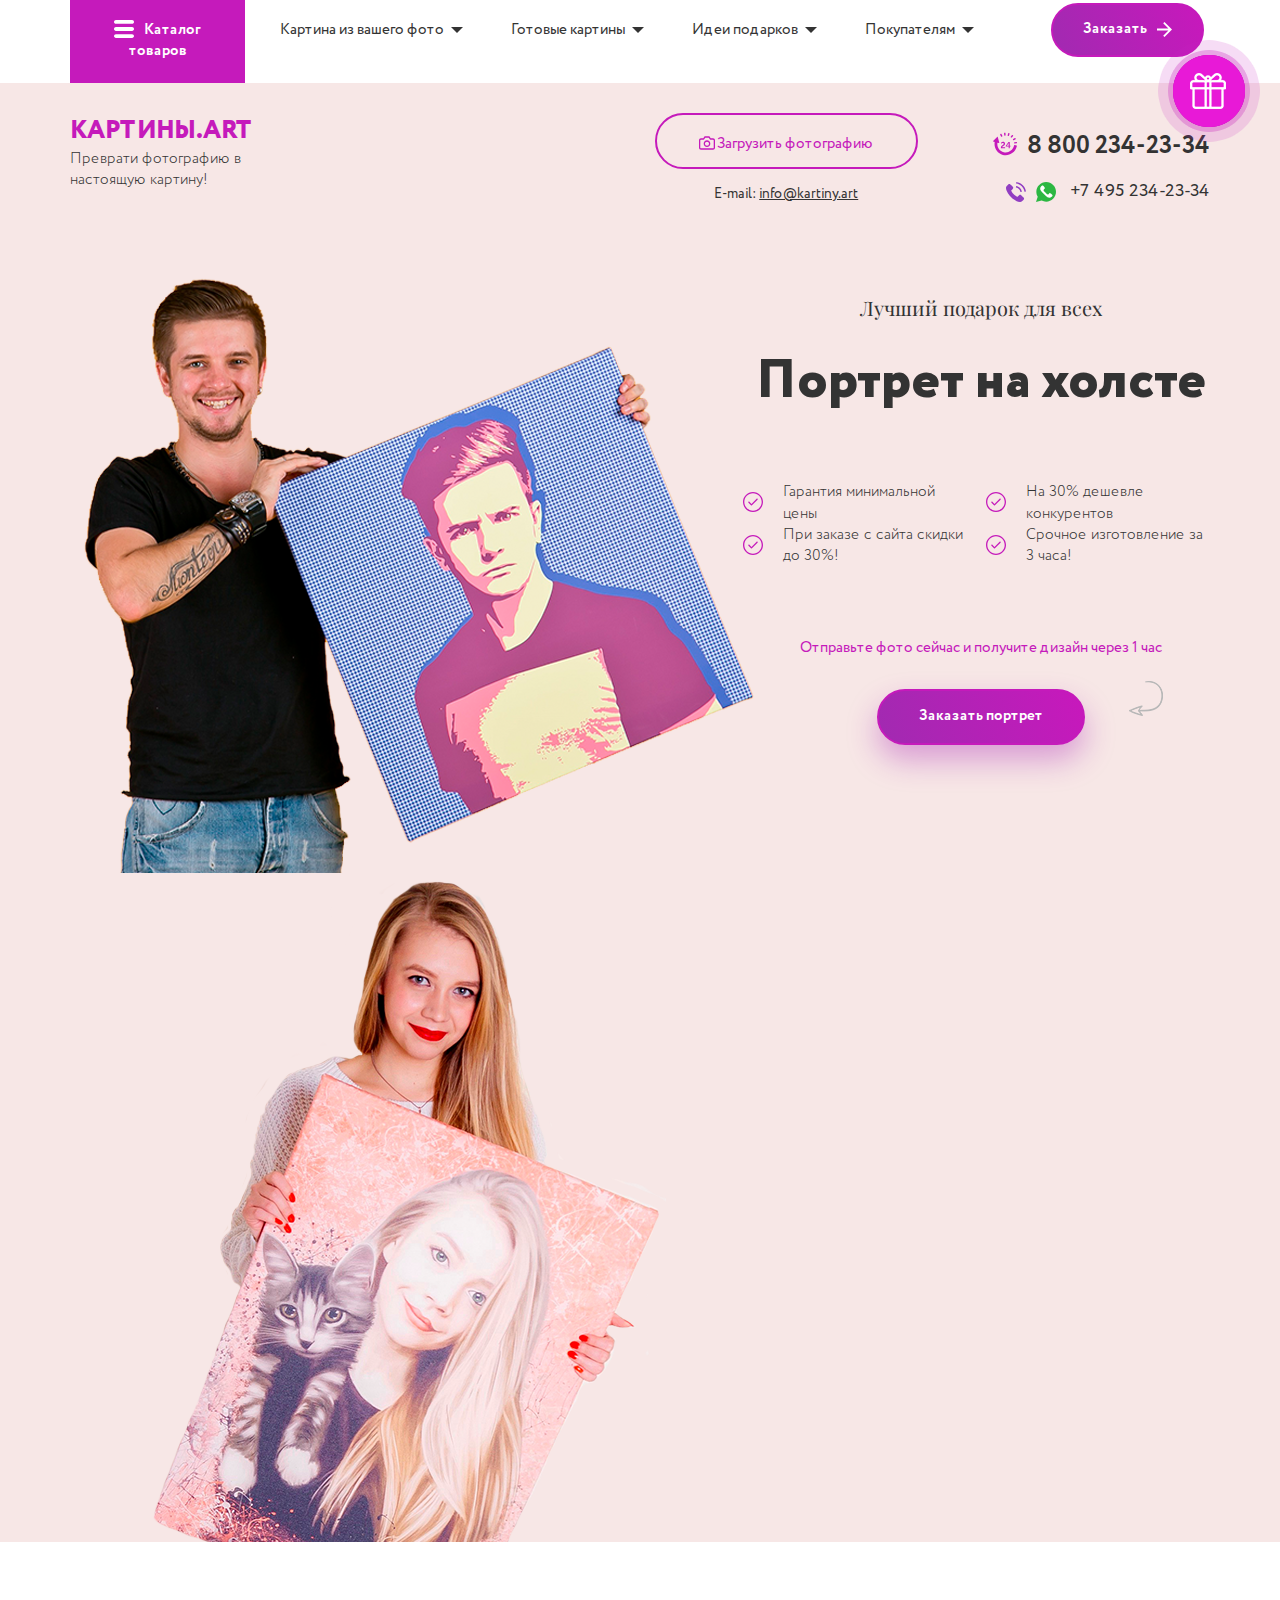
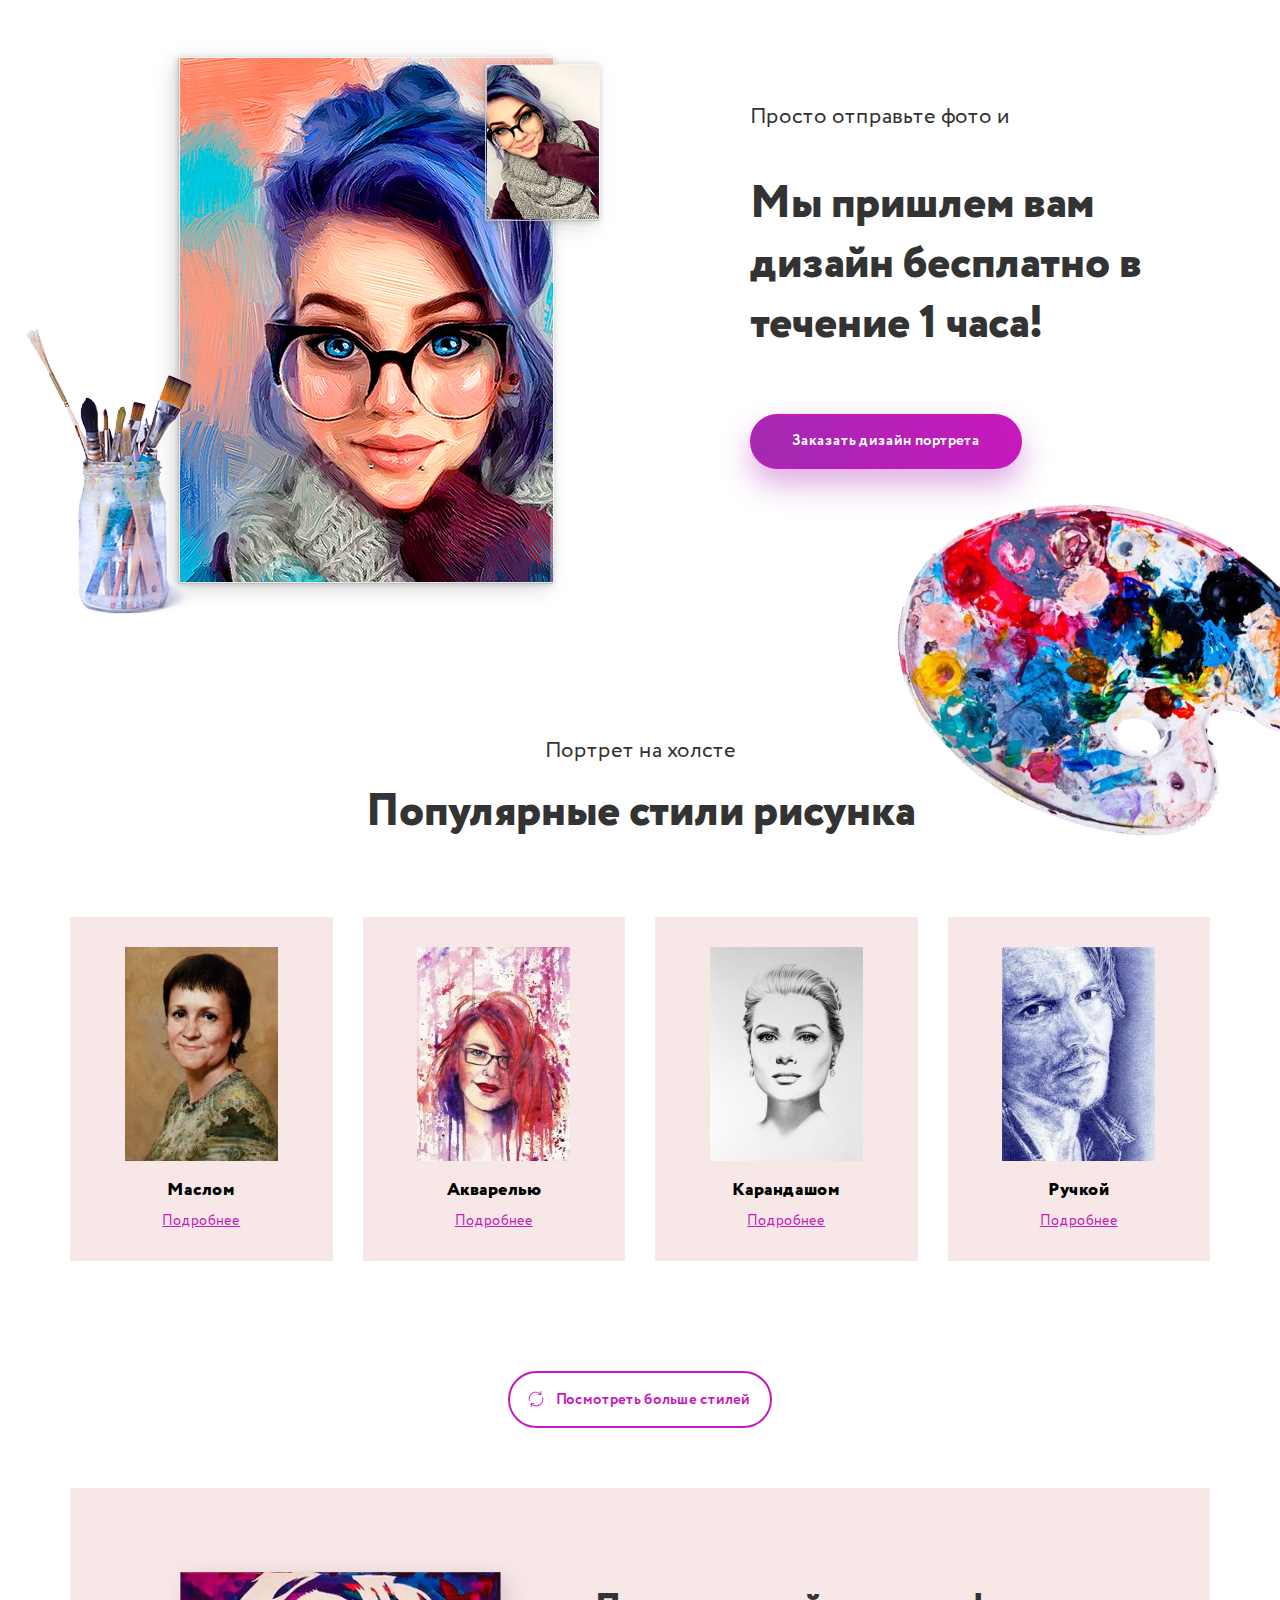
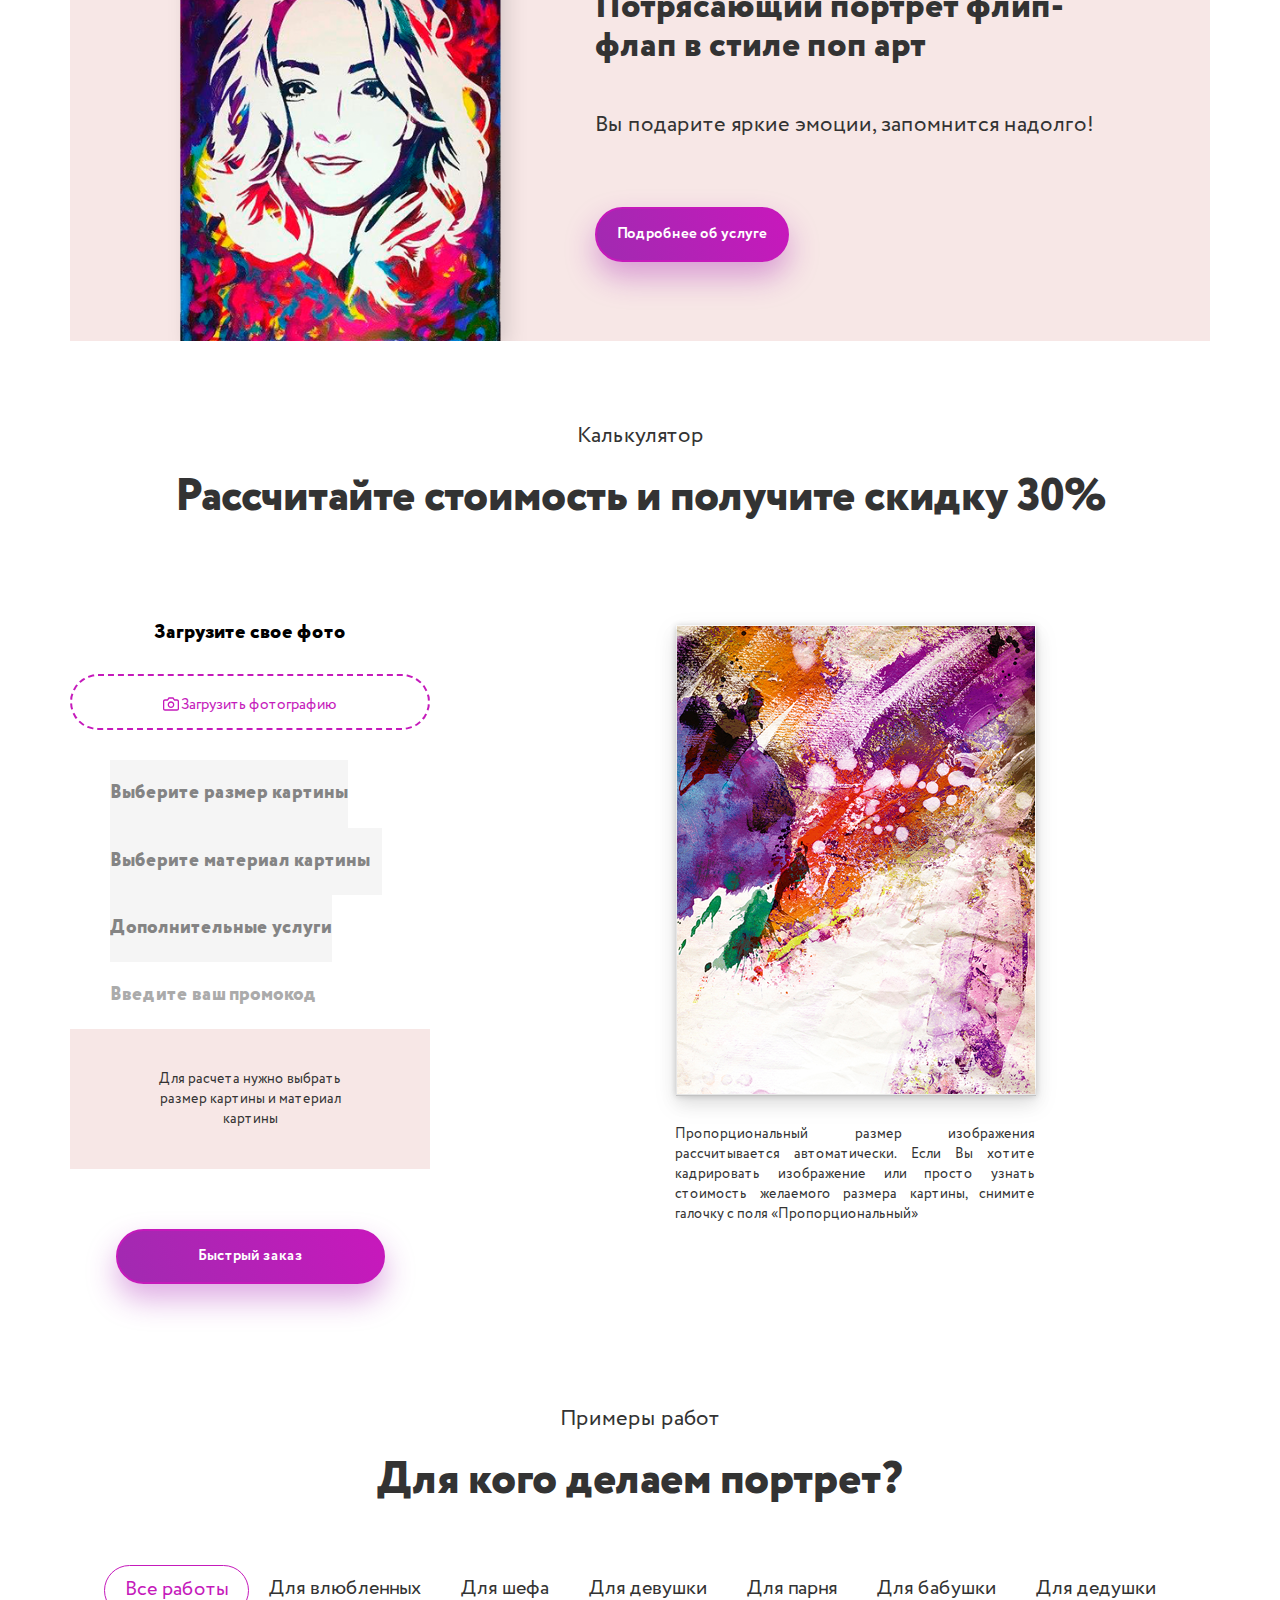
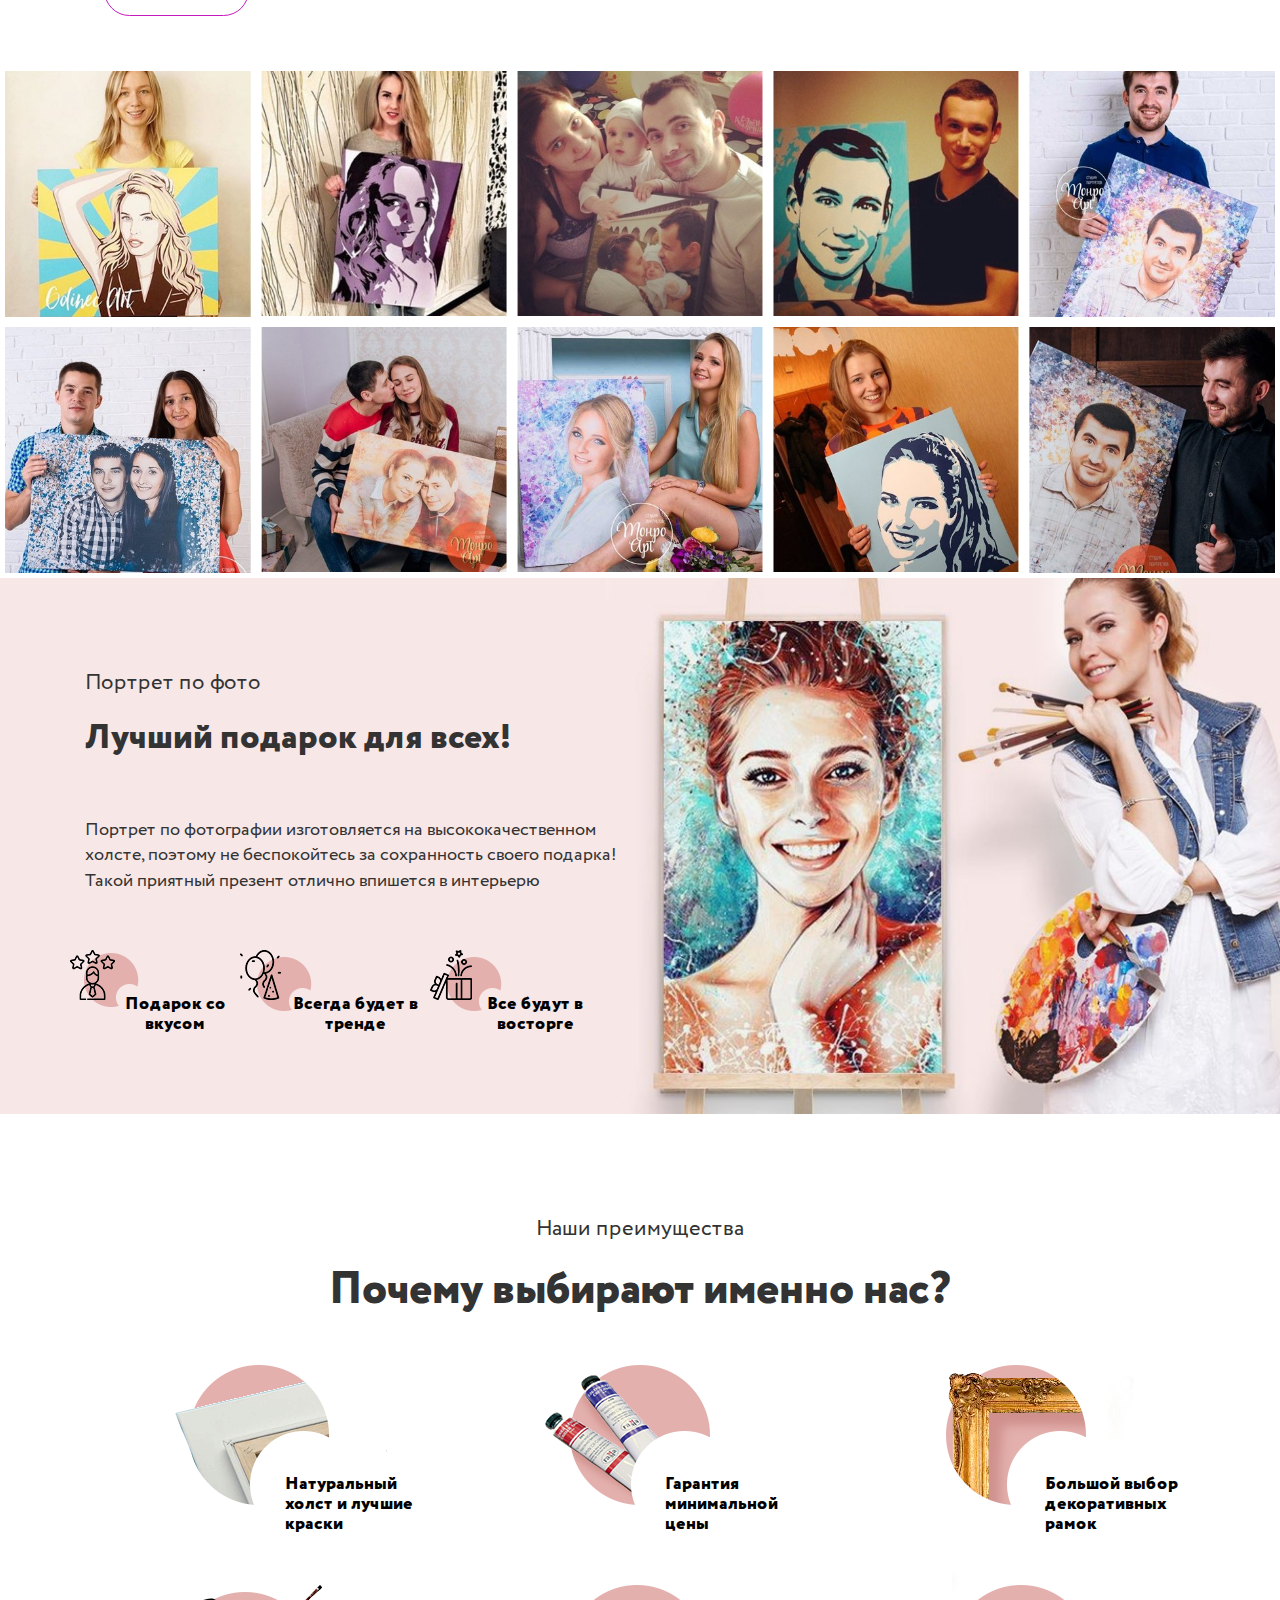
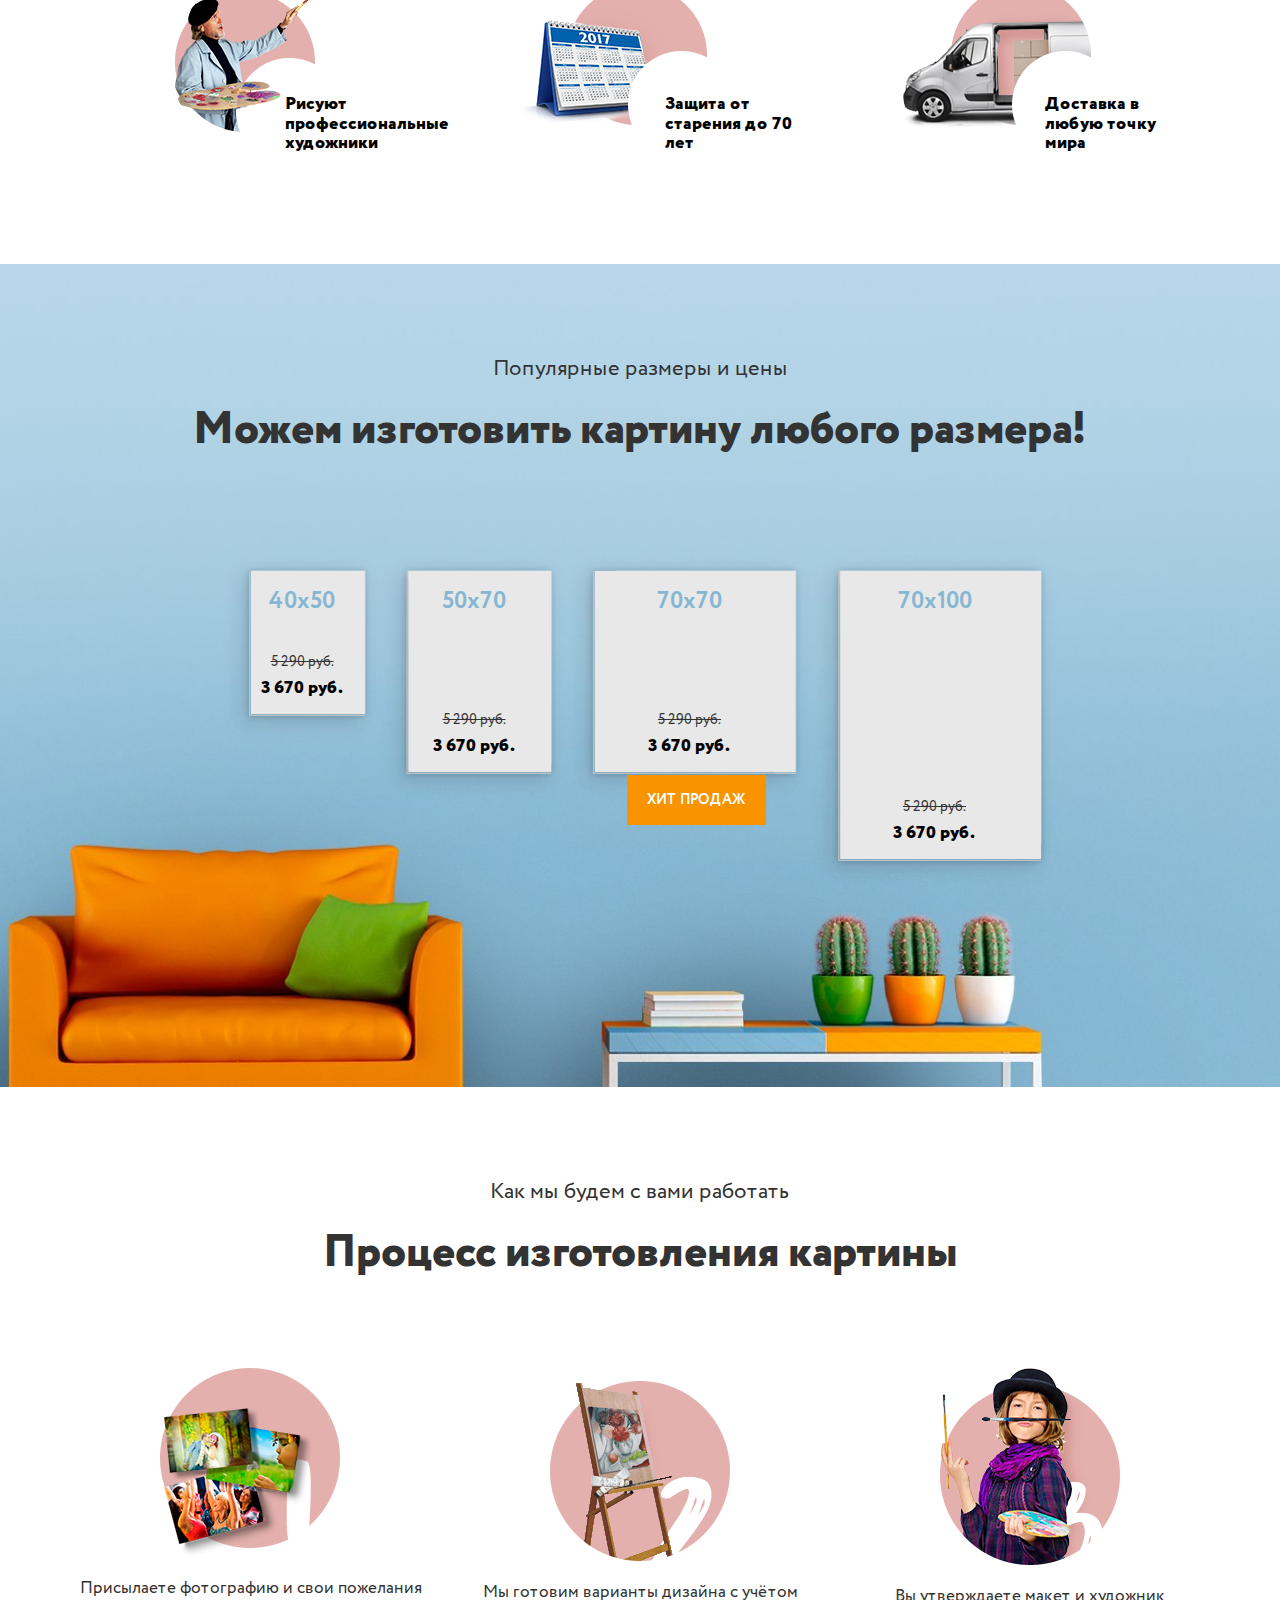
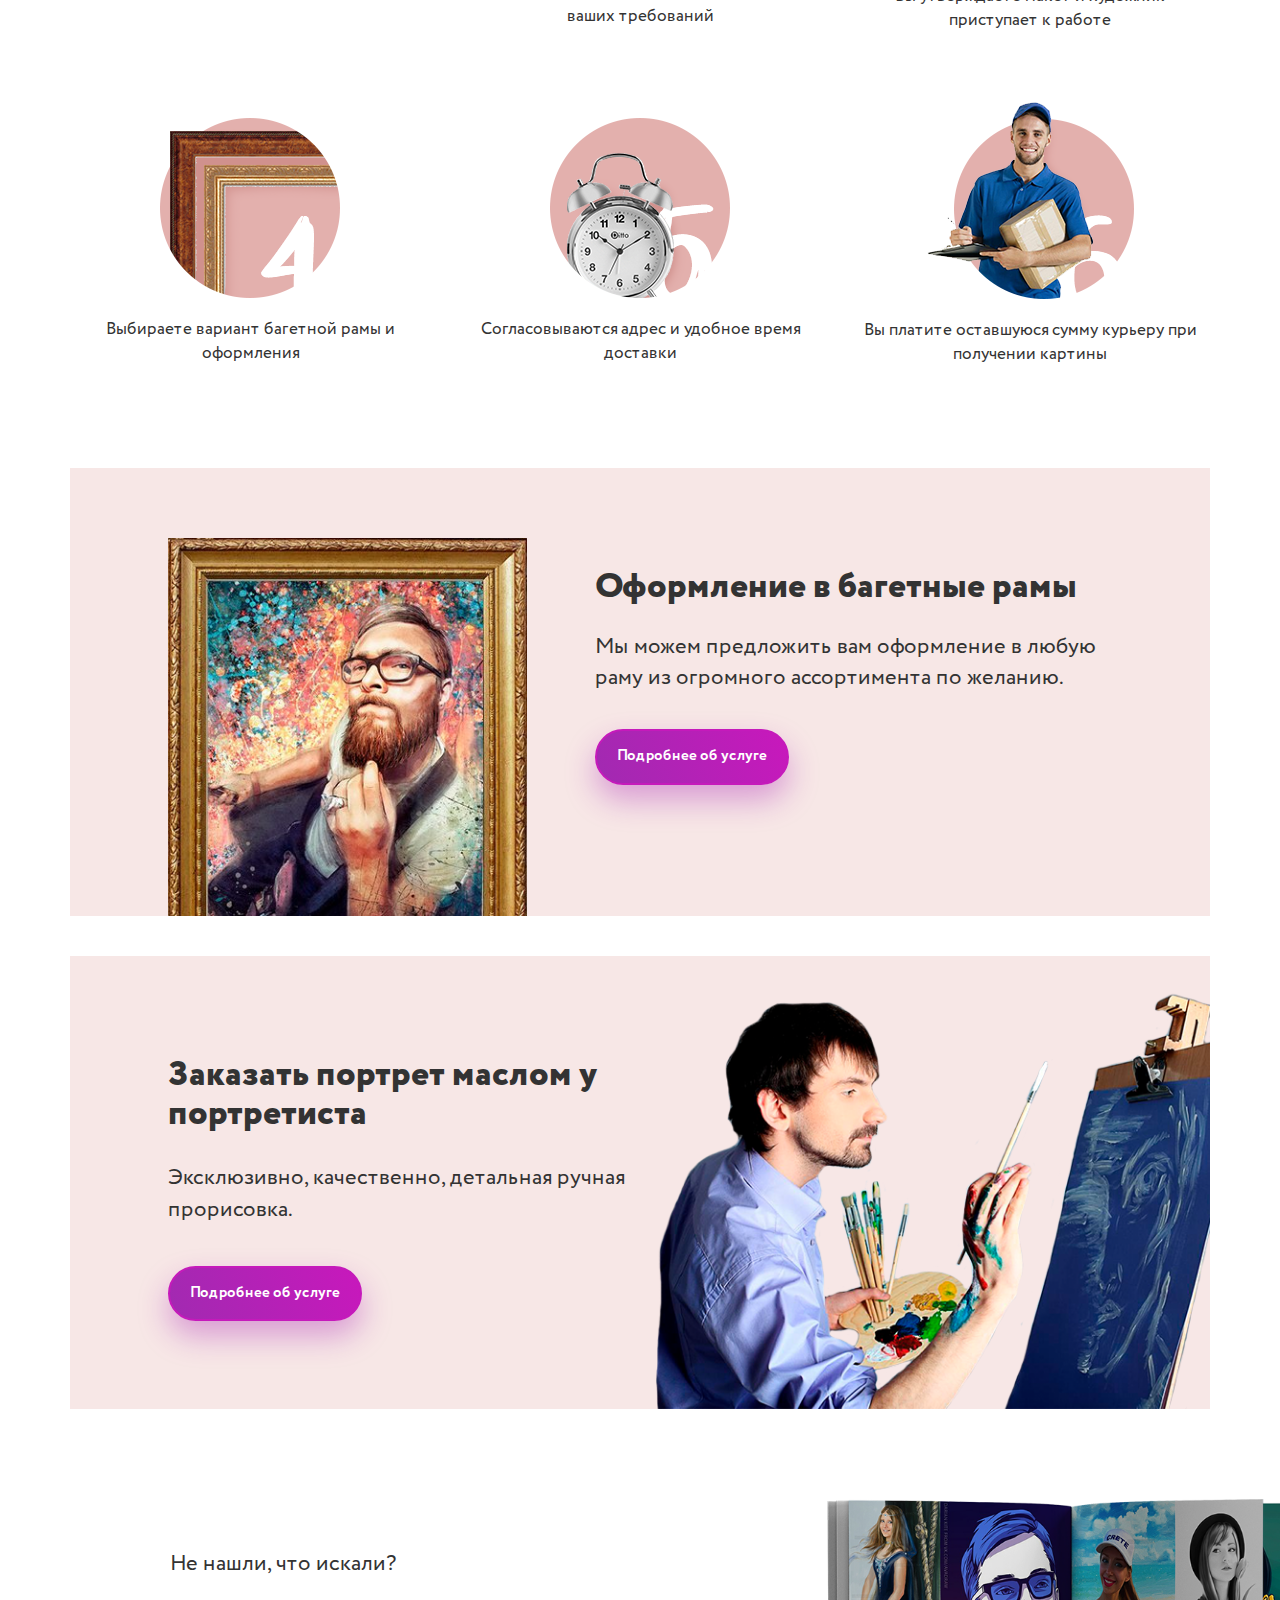
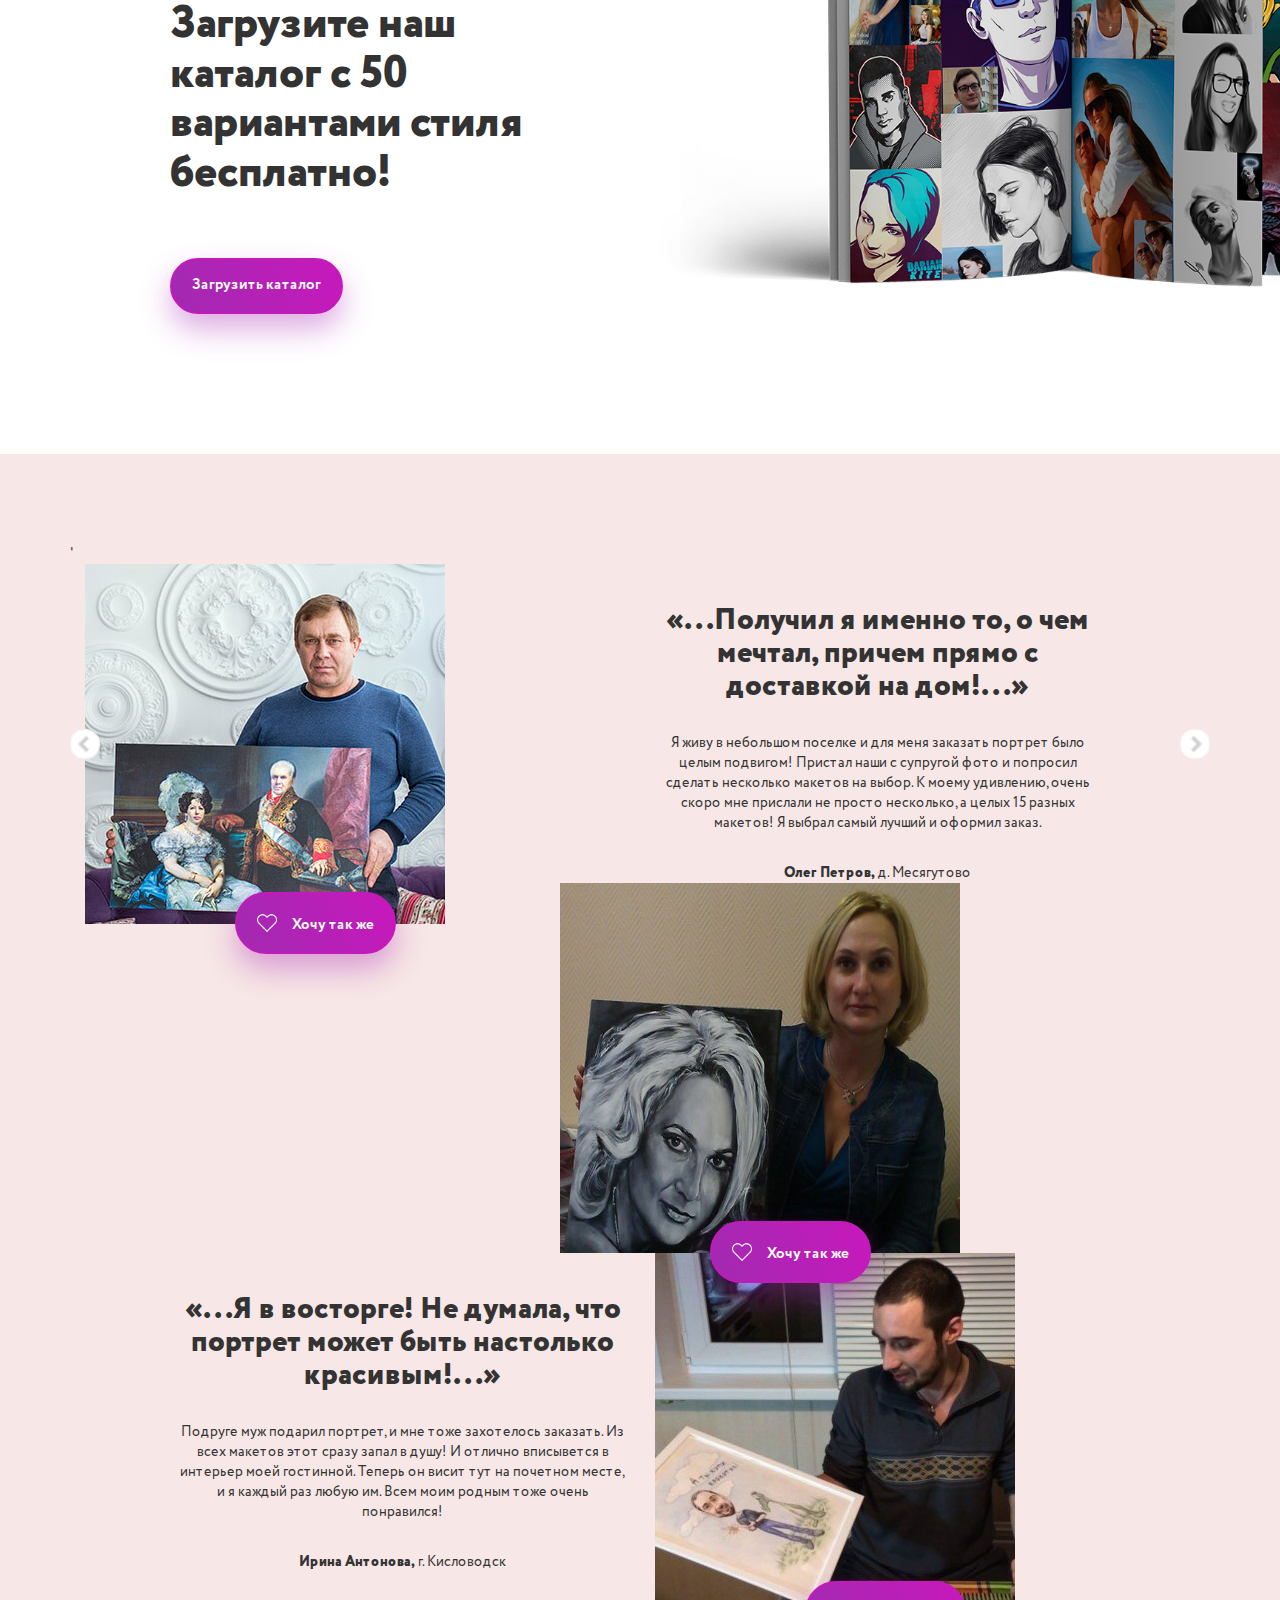
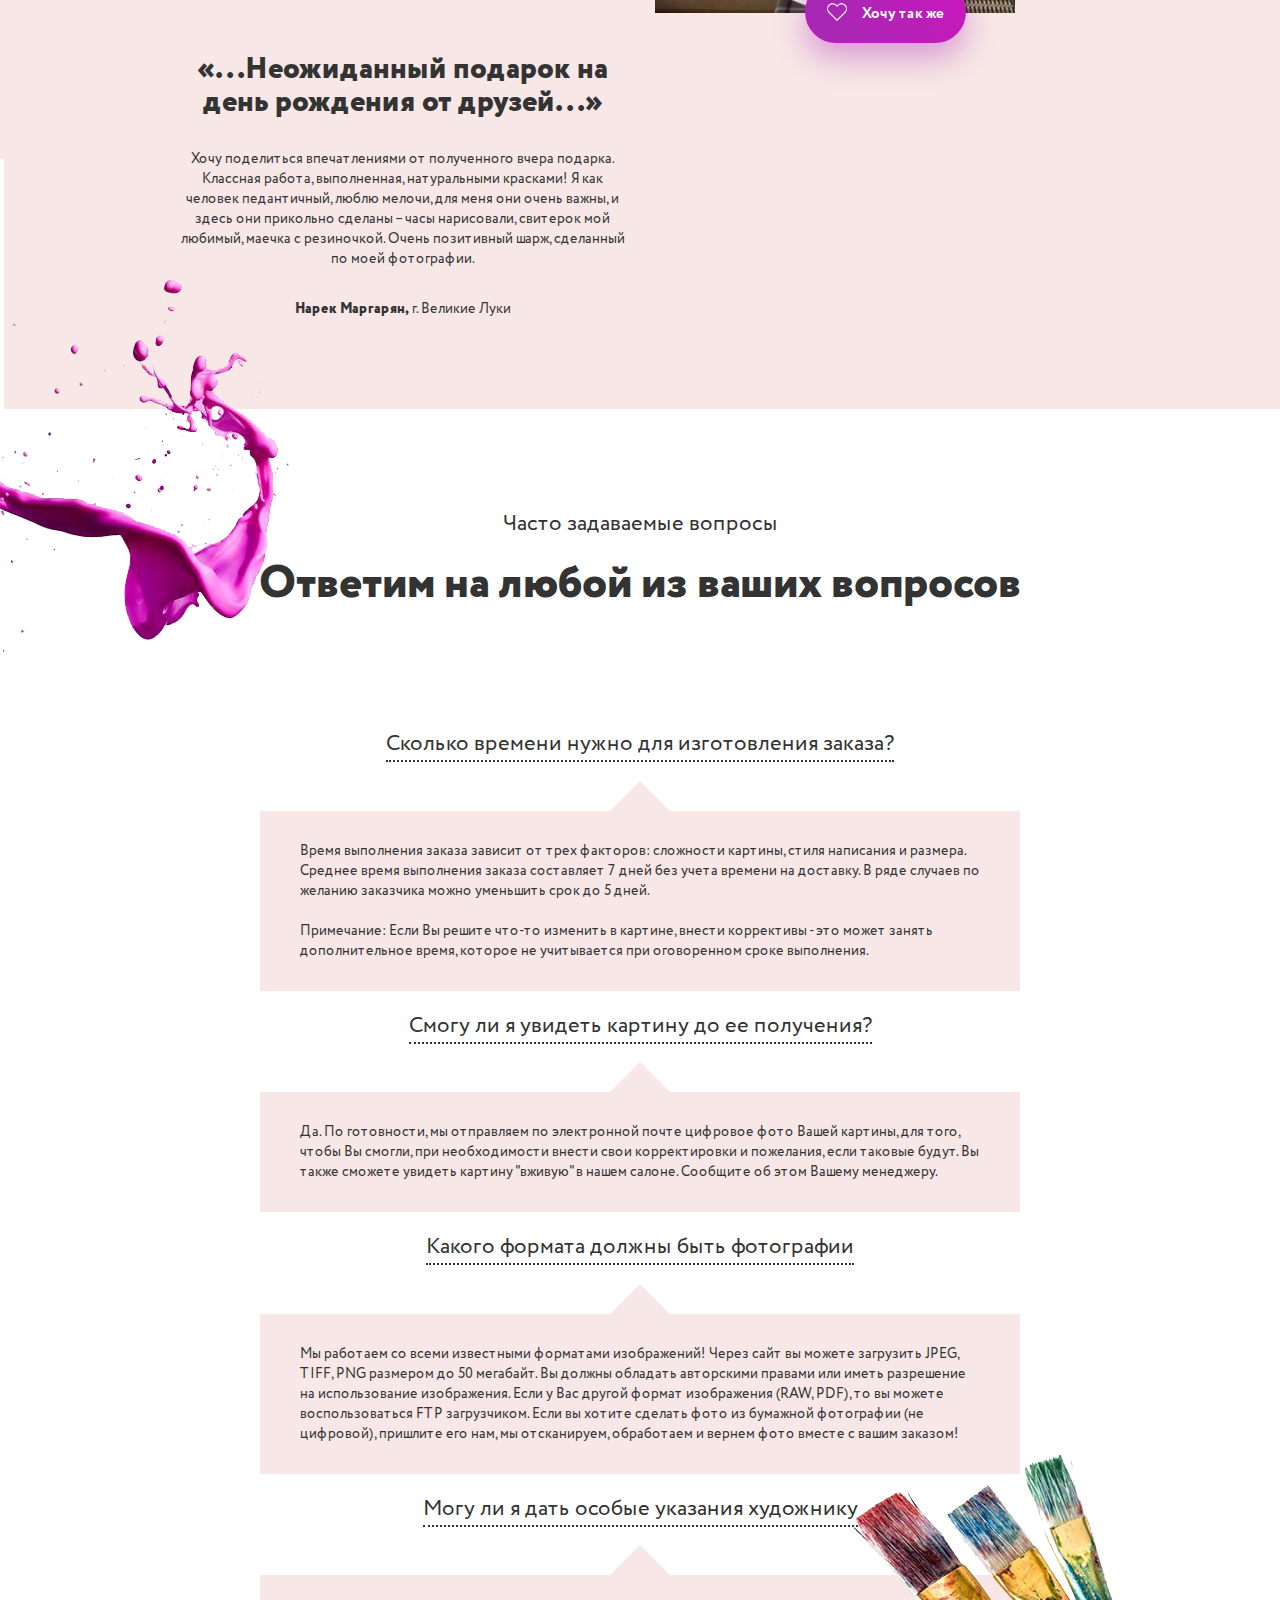
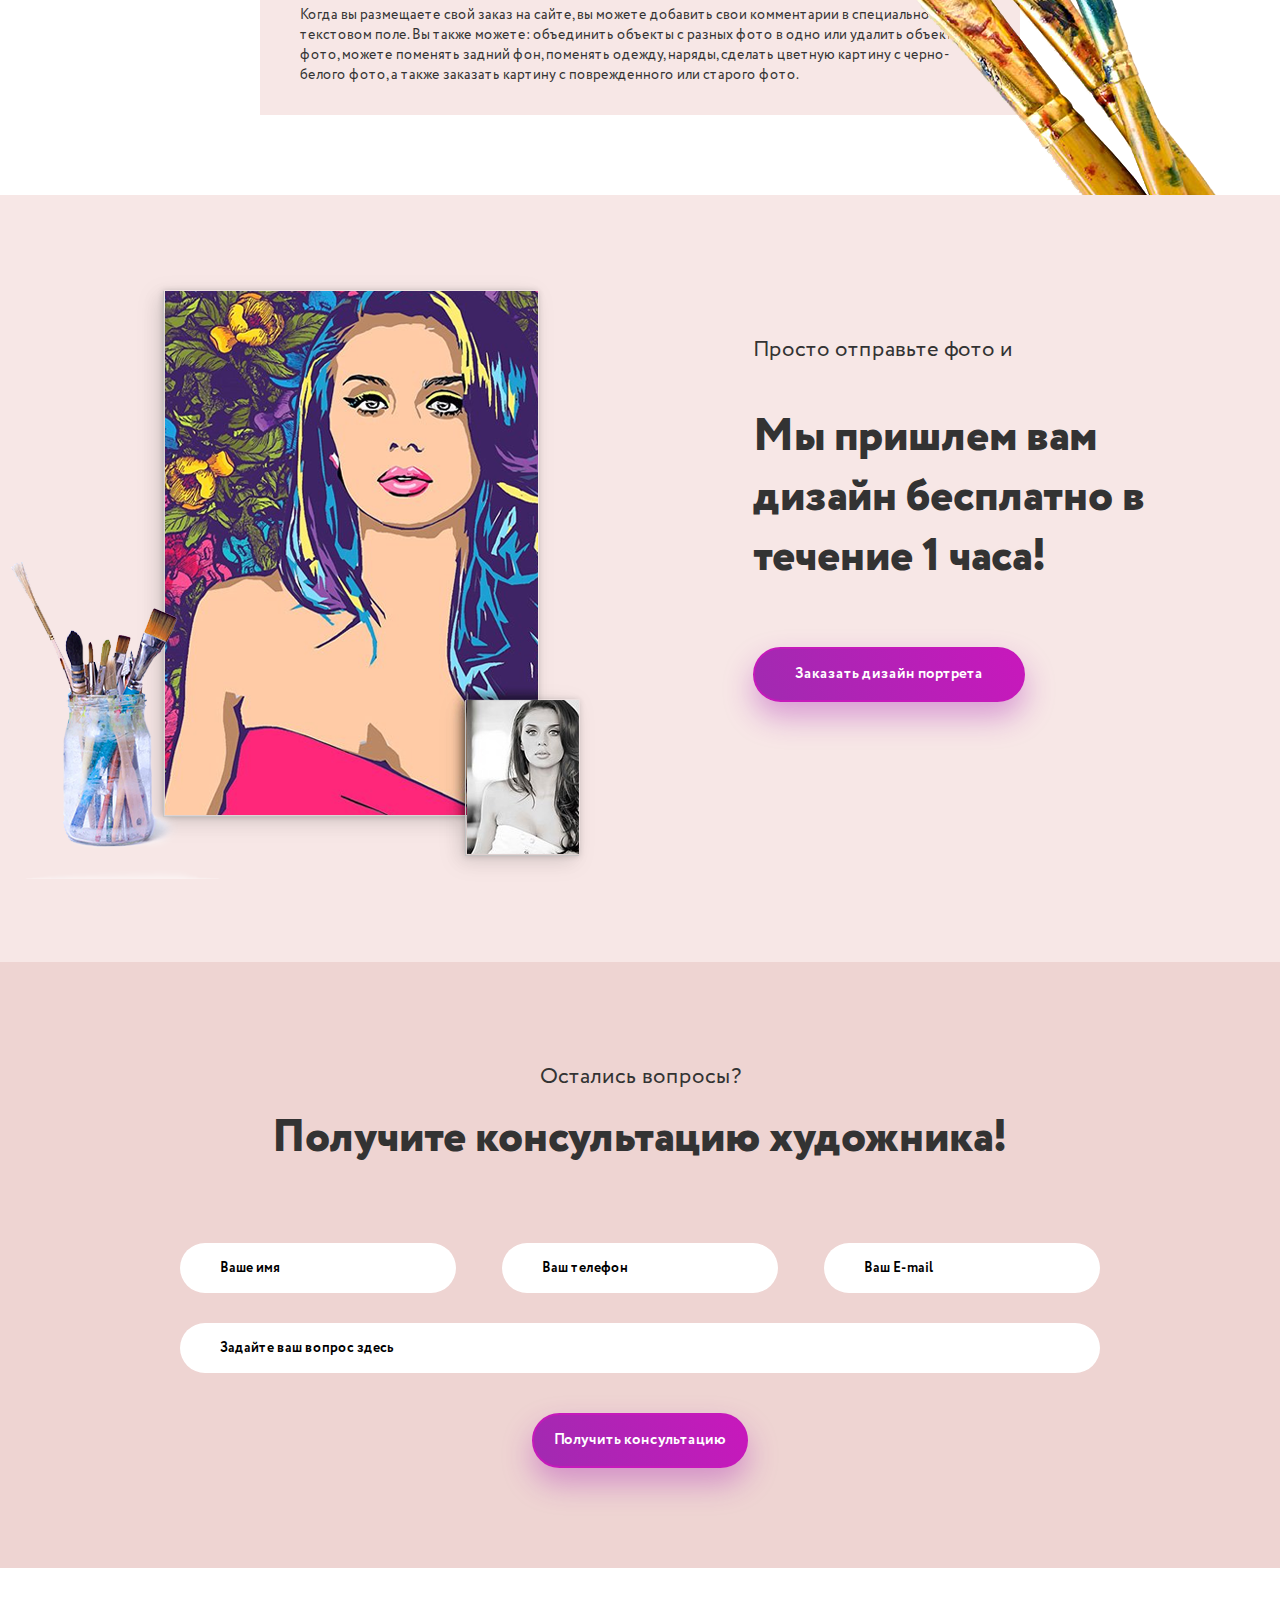
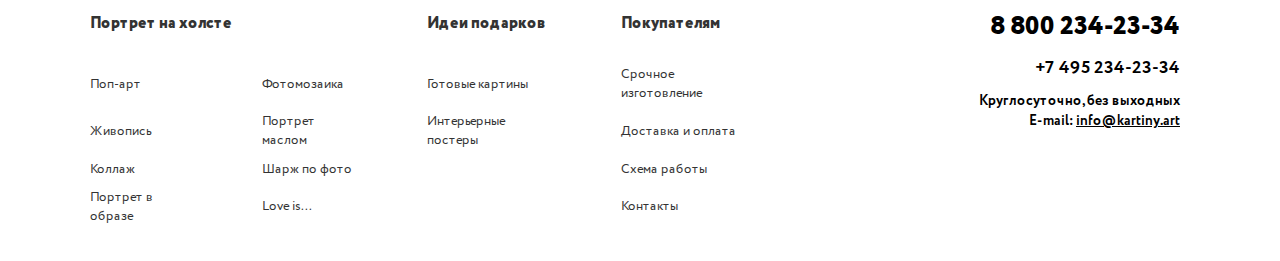
==== src/index.html @ 51854883 "проверка длины имени фото для отправки дизайнеру" ====
<!DOCTYPE html>
<html lang=ru>
<head>
	<meta charset=UTF-8>
	<meta name=viewport content="width=device-width, initial-scale=1">
    <title>Картины.art - портрет на холсте</title>
    <link rel=stylesheet href=assets/css/bootstrap.css>
    <link rel="stylesheet" href="assets/css/animate.css">
	<link rel=stylesheet href=assets/css/main.css>
</head>
<body>
	<img class="fixed-gift wow pulse infinite" src=assets/img/gift.png alt>
	<header class=header>
		<div class=container>
			<div class="col-md-2 col-sm-3 col-xs-6">
				<button class=burger>
					<img src=assets/img/burger.svg alt><span>Каталог товаров</span>
				</button>
				<ul class=burger-menu>
					<li>
						<a href="#">Картина из вашего фото</a>
					</li>
					<li>
						<a href="#">Готовые картины</a>
					</li>
					<li>
						<a href="#">Идеи подарков</a>
					</li>
					<li>
						<a href="#">Покупателям</a>
					</li>
				</ul>
			</div>
			<div class="col-md-8 hidden-sm hidden-xs">
				<ul class=header-menu>
					<li>
						<a href="#">Картина из вашего фото</a>
						<ul class="burger-menu header-menu-sub">
							<li><a href=#styles>Фотомозаика</a></li>
							<li><a href=#styles>Шарж по фото</a></li>
							<li><a href=#styles>Love is...</a></li>
						</ul>
					</li>
					<li>
						<a href="#">Готовые картины</a>
						<ul class="burger-menu header-menu-sub">
							<li><a href=#portfolio>Портрет</a></li>
							<li><a href=#portfolio>Живопись</a></li>
							<li><a href=#portfolio>Коллаж</a></li>
						</ul>
					</li>
					<li>
						<a href="#">Идеи подарков</a>
						<ul class="burger-menu header-menu-sub">
							<li><a href=#portfolio>Готовые картины</a></li>
							<li><a href=#portfolio>Интерьерные постеры</a></li>
						</ul>
					</li>
					<li>
						<a href="#">Покупателям</a>
						<ul class="burger-menu header-menu-sub">
							<li><a href=#often-questions>Срочное изготовление</a></li>
							<li><a href=#often-questions>Доставка и оплата</a></li>
							<li><a href=#scheme>Схема работы</a></li>
							<li><a href=#footer>Контакты</a></li>
						</ul>
					</li>
				</ul>
			</div>
			<div class="col-md-2 col-md-offset-0 col-sm-3 col-sm-offset-6 col-xs-6">
				<div class=button-wrap>
					<button class="button button-order button-design">Заказать<img src=assets/img/button-right-arrow.svg alt></button>
				</div>
			</div>
		</div>
	</header>
	<main class=main>
		<div class=container>
			<div class=row>
				<div class="col-md-3 col-sm-4 col-xs-5">
					<p class=logo>Картины.art</p>
					<p class=logo-p>Преврати фотографию в настоящую картину!</p>
				</div>
				<div class="col-md-3 col-md-offset-3 col-sm-offset-0 col-sm-4 hidden-xs">
					<div class=file_upload>
						<button type=button>Загрузить фотографию</button>
						<div>Файл не выбран</div>
						<input type=file name=upload>
					</div>
					<p class=email>E-mail: <a href=mailto:info@kartiny.art>info@kartiny.art</a></p>
				</div>
				<div class="col-md-3 col-sm-4 col-xs-7">
					<p class=phone>8 800 234-23-34</p>
					<p class=phone-whatsapp><img class=icons src=assets/img/telephone.svg alt><img class=icons src=assets/img/whatsapp.svg alt> +7 495 234-23-34</p>
				</div>
			</div>
			<div class=row>
				<div class=col-md-7>
					<div class=main-slider>
						<div class=main-slider-item>
							<img src=assets/img/main-1.png alt>
						</div>
						<div class=main-slider-item>
							<img src=assets/img/main-2.png alt>
						</div>
					</div>
				</div>
				<div class=col-md-5>
					<p class=p-heading-italic>Лучший подарок для всех</p>
					<h1 class="wow fadeInUp">Портрет на холсте</h1>
					<div class=row>
						<div class="col-md-6 col-md-offset-0 col-sm-6 col-sm-offset-3">
							<p class=main-features><img src=assets/img/checked.svg alt>Гарантия минимальной цены</p>
						</div>
						<div class="col-md-6 col-md-offset-0 col-sm-6 col-sm-offset-3">
							<p class=main-features><img src=assets/img/checked.svg alt>На 30% дешевле конкурентов</p>
						</div>
						<div class="col-md-6 col-md-offset-0 col-sm-6 col-sm-offset-3">
							<p class=main-features><img src=assets/img/checked.svg alt>При заказе с сайта скидки до 30%!</p>
						</div>
						<div class="col-md-6 col-md-offset-0 col-sm-6 col-sm-offset-3">
							<p class=main-features><img src=assets/img/checked.svg alt>Срочное изготовление за 3 часа!</p>
						</div>
					</div>
					<p class=p-button>Отправьте фото сейчас и получите дизайн через 1 час</p>
					<button class="button button-order button-design"><img class=button-order-img src=assets/img/button-arrow.png alt>Заказать портрет</button>
				</div>
			</div>
		</div>
	</main>
	<section class=promo>
		<div class=container>
			<div class=col-md-7>
				<img class=promo-img src=assets/img/promo-1.png alt>
			</div>
			<div class=col-md-5>
				<p>Просто отправьте фото и</p>
				<h2 class="wow fadeInUp">Мы пришлем вам дизайн бесплатно в течение 1 часа!</h2>
				<button class="button button-order button-design">Заказать дизайн портрета</button>
			</div>
		</div>
		<img class=palette src=assets/img/palette.png alt>
	</section>
	<section class=styles id=styles>
		<div class=container>
			<p class=p-heading>Портрет на холсте</p>
			<h2>Популярные стили рисунка</h2>
			<div class=row>
				<div class="col-sm-3 col-sm-offset-0 col-xs-10 col-xs-offset-1">
					<div class=styles-block>
						<img src=assets/img/styles-1.jpg alt>
						<h4>Маслом</h4>
						<a href="#">Подробнее</a>
					</div>
				</div>
				<div class="col-sm-3 col-sm-offset-0 col-xs-10 col-xs-offset-1">
					<div class=styles-block>
						<img src=assets/img/styles-2.jpg alt>
						<h4>Акварелью</h4>
						<a href="#">Подробнее</a>
					</div>
				</div>
				<div class="col-sm-3 col-sm-offset-0 col-xs-10 col-xs-offset-1">
					<div class=styles-block>
						<img src=assets/img/styles-3.jpg alt>
						<h4>Карандашом</h4>
						<a href="#">Подробнее</a>
					</div>
				</div>
				<div class="col-sm-3 col-sm-offset-0 col-xs-10 col-xs-offset-1">
					<div class=styles-block>
						<img src=assets/img/styles-4.jpg alt>
						<h4>Ручкой</h4>
						<a href="#">Подробнее</a>
					</div>
				</div>
				<div class="hidden-lg hidden-md hidden-sm hidden-xs styles-2">
					<div class=styles-block>
						<img src=assets/img/styles-5.jpg alt>
						<h4>Пастелью</h4>
						<a href="#">Подробнее</a>
					</div>
				</div>
				<div class="hidden-lg hidden-md hidden-sm hidden-xs styles-2">
					<div class=styles-block>
						<img src=assets/img/styles-6.jpg alt>
						<h4>Поп-арт</h4>
						<a href="#">Подробнее</a>
					</div>
				</div>
				<div class="hidden-lg hidden-md hidden-sm hidden-xs styles-2">
					<div class=styles-block>
						<img src=assets/img/styles-7.png alt>
						<h4>Фотомозаика</h4>
						<a href="#">Подробнее</a>
					</div>
				</div>
				<div class="hidden-lg hidden-md hidden-sm hidden-xs styles-2">
					<div class=styles-block>
						<img src=assets/img/styles-8.jpg alt>
						<h4>Шарж</h4>
						<a href="#">Подробнее</a>
					</div>
				</div>
			</div>
			<button class="button button-transparent button-styles">Посмотреть больше стилей</button>
		</div>
		<img class=paints src=assets/img/paints.png alt>
	</section>
	<section class="card card-1 wow fadeIn">
		<div class=container>
			<div class=card-block>
				<div class=row>
					<div class="col-md-4 col-md-offset-1 col-sm-4 col-sm-offset-1">
						<img src=assets/img/card-1.png alt>
					</div>
					<div class="col-md-5 col-md-offset-1 col-sm-5 col-sm-offset-1">
						<div class=card-block-text>
							<h3>Потрясающий портрет флип-флап в стиле поп арт</h3>
							<p class=p-heading>Вы подарите яркие эмоции, запомнится надолго!</p>
							<button class="button button-order button-consultation  wow zoomIn">Подробнее об услуге</button>
						</div>
					</div>
				</div>
			</div>
		</div>
	</section>
	<section class=calc>
		<div class=container>
			<p class=p-heading>Калькулятор</p>
			<h2>Рассчитайте стоимость и получите скидку 30%</h2>
			<div class=row>
				<div class="col-md-4 col-offset-1">
					<form class="form calc_form"  action=# method=POST enctype=multipart/form-data>
						<h4>Загрузите свое фото</h4>
						<div class=file_upload>
							<button type=button>Загрузить фотографию</button>
							<div>Файл не выбран</div>
							<input type=file name=upload>
						</div>
						<select id=size>
							<option >Выберите размер картины</option>
							<option >40x50</option>
							<option >50x70</option>
							<option >70x70</option>
							<option >70x100</option>
						</select>
						<select id=material>
							<option >Выберите материал картины</option>
							<option   title="Изящный, позволяет легко создавать текстуру, подходит для декоративных картин маслом.">Холст из волокна</option>
							<option   title="Достаточно грубый и создает ощущение реальности, подходит для классических пейзажей, натюрмортов и портретов.">Льняной холст</option>
							<option  title="Изящный, подходит для всех типов реалистичных портретов.">Холст из натурального хлопка</option>
						</select>
						<select id=options>
							<option >Дополнительные услуги</option>
							<option >Покрытие арт-гелем</option>
							<option >Экспресс-изготовление</option>
							<option >Доставка готовых работ </option>
						</select>
						<input type="text" class="promocode" placeholder="Введите ваш промокод">
						<div class=calc-price>Для расчета нужно выбрать размер картины и материал картины</div>
						<button class="button button-order">Быстрый заказ</button>
					</form>
				</div>
				<div class="col-md-4 col-md-offset-2 hidden-sm hidden-xs">
					<img src=assets/img/calc-1.png alt>
					<p class=calc-text>Пропорциональный размер изображения рассчитывается автоматически. Если Вы хотите кадрировать изображение или просто узнать стоимость желаемого размера картины, снимите галочку с поля «Пропорциональный»</p>
				</div>
			</div>
		</div>
	</section>
	<section class=portfolio id=portfolio>
		<div class=container>
			<div class=p-heading>Примеры работ</div>
			<h2>Для кого делаем портрет?</h2>
			<ul class=portfolio-menu>
				<li class="all active">Все работы</li>
				<li class=lovers>Для влюбленных</li>
				<li class=chef>Для шефа</li>
				<li class=girl>Для девушки</li>
				<li class=guy>Для парня</li>
				<li class=grandmother>Для бабушки</li>
				<li class=granddad>Для дедушки</li>
			</ul>
		</div>
		<div class=portfolio-wrapper>
			<div class="portfolio-block all girl">
				<img src=assets/img/portfolio-1.jpg alt>
			</div>
			<div class="portfolio-block all girl">
				<img src=assets/img/portfolio-2.jpg alt>
			</div>
			<div class="portfolio-block all lovers">
				<img src=assets/img/portfolio-3.jpg alt>
			</div>
			<div class="portfolio-block all guy">
				<img src=assets/img/portfolio-4.jpg alt>
			</div>
			<div class="portfolio-block all chef">
				<img src=assets/img/portfolio-5.jpg alt>
			</div>
			<div class="portfolio-block all lovers">
				<img src=assets/img/portfolio-6.jpg alt>
			</div>
			<div class="portfolio-block all lovers">
				<img src=assets/img/portfolio-7.jpg alt>
			</div>
			<div class="portfolio-block all girl">
				<img src=assets/img/portfolio-8.jpg alt>
			</div>
			<div class="portfolio-block all girl">
				<img src=assets/img/portfolio-9.jpg alt>
			</div>
			<div class="portfolio-block all chef">
				<img src=assets/img/portfolio-10.jpg alt>
			</div>
		</div>
		<div class=container>
			<p class=portfolio-no>Таких портретов мы еще не делали, хотите быть первыми?</p>
		</div>
	</section>
	<section class=gift>
		<div class=container>
			<div class=col-md-6>
				<p class=p-heading>Портрет по фото</p>
				<h3>Лучший подарок для всех!</h3>
				<p class=gift-text>Портрет по фотографии изготовляется на высококачественном холсте, поэтому не беспокойтесь за сохранность своего подарка! Такой приятный презент отлично впишется в интерьерю</p>
				<div class=gift-features>
					<div class=col-sm-4>
						<h4 class="wow swing" data-wow-delay="0.2s"><img class=gift-img-1 src=assets/img/gift-1.png alt>Подарок со вкусом</h4>
					</div>
					<div class=col-sm-4>
						<h4 class="wow swing" data-wow-delay="0.4s"><img class=gift-img-2 src=assets/img/gift-2.png alt>Всегда будет в тренде</h4>
					</div>
					<div class=col-sm-4>
						<h4 class="wow swing" data-wow-delay="0.6s"><img class=gift-img-3 src=assets/img/gift-3.png alt>Все будут в восторге</h4>
					</div>
				</div>
			</div>
		</div>
	</section>
	<section class=features>
		<div class=container>
			<p class=p-heading>Наши преимущества</p>
			<h2>Почему выбирают именно нас?</h2>
			<div class="col-md-4 col-sm-6 wow rotateIn" data-wow-delay="0.1s">
				<h4><img class=features-img-1 src=assets/img/features-1.png alt>Натуральный холст и лучшие краски</h4>
			</div>
			<div class="col-md-4 col-sm-6  wow rotateIn" data-wow-delay="0.2s">
				<h4><img class=features-img-2 src=assets/img/features-2.png alt>Гарантия минимальной цены</h4>
			</div>
			<div class="col-md-4 col-sm-6  wow rotateIn" data-wow-delay="0.3s">
				<h4><img class=features-img-3 src=assets/img/features-3.png alt>Большой выбор декоративных рамок</h4>
			</div>
			<div class="col-md-4 col-sm-6  wow rotateIn" data-wow-delay="0.4s">
				<h4><img class=features-img-4 src=assets/img/features-4.png alt>Рисуют профессиональные художники</h4>
			</div>
			<div class="col-md-4 col-sm-6  wow rotateIn" data-wow-delay="0.5s">
				<h4><img class=features-img-5 src=assets/img/features-5.png alt>Защита от старения до 70 лет</h4>
			</div>
			<div class="col-md-4 col-sm-6  wow rotateIn" data-wow-delay="0.6s">
				<h4><img class=features-img-6 src=assets/img/features-6.png alt>Доставка в любую точку мира</h4>
			</div>
		</div>
	</section>
	<section class=sizes>
		<div class=container>
			<div class=p-heading>Популярные размеры и цены</div>
			<h2>Можем изготовить картину любого размера!</h2>
			<div class="col-md-10 col-md-offset-1 col-xs-12 col-xs-offset-0">
				<div class=sizes-wrapper>
					<div class=sizes-block>
						<img class=size-1 src=assets/img/sizes-1.png alt>
						<p class=size>40x50</p>
						<p class=starting-price>5 290 руб.</p>
						<p class=final-price>3 670 руб.</p>
					</div>
					<div class=sizes-block>
						<img class=size-2 src=assets/img/sizes-2.png alt>
						<p class=size>50x70</p>
						<p class=starting-price>5 290 руб.</p>
						<p class=final-price>3 670 руб.</p>
					</div>
					<div class=sizes-block>
						<img class=size-3 src=assets/img/sizes-3.png alt>
						<p class=size>70x70</p>
						<p class=starting-price>5 290 руб.</p>
						<p class=final-price>3 670 руб.</p>
						<p class=sizes-hit>Хит продаж</p>
					</div>
					<div class=sizes-block>
						<img class=size-4 src=assets/img/sizes-4.png alt>
						<p class=size>70x100</p>
						<p class=starting-price>5 290 руб.</p>
						<p class=final-price>3 670 руб.</p>
					</div>
				</div>
			</div>
		</div>
	</section>
	<section class=scheme id=scheme>
		<div class=container>
			<p class=p-heading>Как мы будем с вами работать</p>
			<h2>Процесс изготовления картины</h2>
			<div class=row>
				<div class="col-md-4 col-sm-6 col-xs-12">
					<div class=scheme-block>
						<img src=assets/img/scheme-1.png alt>
						<p>Присылаете фотографию и свои пожелания</p>
					</div>
				</div>
				<div class="col-md-4 col-sm-6 col-xs-12">
					<div class=scheme-block style="position: relative; top: 1.3rem;">
						<img src=assets/img/scheme-2.png alt>
						<p>Мы готовим варианты дизайна с учётом ваших требований</p>
					</div>
				</div>
				<div class="col-md-4 col-sm-6 col-xs-12">
					<div class=scheme-block>
						<img src=assets/img/scheme-3.png alt>
						<p>Вы утверждаете макет и художник приступает к работе</p>
					</div>
				</div>
				<div class="col-md-4 col-sm-6 col-xs-12">
					<div class=scheme-block>
						<img src=assets/img/scheme-4.png alt>
						<p>Выбираете вариант багетной рамы и оформления</p>
					</div>
				</div>
				<div class="col-md-4 col-sm-6 col-xs-12">
					<div class=scheme-block>
						<img src=assets/img/scheme-5.png alt>
						<p>Согласовываются адрес и удобное время доставки</p>
					</div>
				</div>
				<div class="col-md-4 col-sm-6 col-xs-12">
					<div class=scheme-block style="position: relative; top: -1.6rem;">
						<img src=assets/img/scheme-6.png alt>
						<p>Вы платите оставшуюся сумму курьеру при получении картины</p>
					</div>
				</div>
			</div>
		</div>
	</section>
	<section class="card card-2 wow fadeIn">
		<div class=container>
			<div class=card-block>
				<div class=row>
					<div class="col-md-4 col-md-offset-1 col-sm-4 col-sm-offset-1">
						<img src=assets/img/card-2.jpg alt>
					</div>
					<div class="col-md-5 col-md-offset-1 col-sm-5 col-sm-offset-1">
						<div class=card-block-text>
							<h3>Оформление в багетные рамы</h3>
							<p class=p-heading>Мы можем предложить вам оформление в любую раму из огромного ассортимента по желанию.</p>
							<button class="button button-order button-consultation wow zoomIn">Подробнее об услуге</button>
						</div>
					</div>
				</div>
			</div>
		</div>
	</section>
	<section class="card card-3 wow fadeIn">
		<div class=container>
			<div class=card-block>
				<div class=row>
					<div class="col-md-5 col-md-offset-1 col-sm-5 col-sm-offset-1">
						<div class=card-block-text>
							<h3>Заказать портрет маслом у портретиста</h3>
							<p class=p-heading>Эксклюзивно, качественно, детальная ручная прорисовка.</p>
							<button class="button button-order button-consultation zoomIn">Подробнее об услуге</button>
						</div>
					</div>
					<div class="col-md-6 col-sm-6">
						<img src=assets/img/card-3.png alt>
					</div>
				</div>
			</div>
		</div>
	</section>
	<section class=promo-2>
		<div class=container>
			<div class=row>
				<div class=col-md-5>
					<div class=promo-2-block>
						<p class=p-heading>Не нашли, что искали?</p>
						<h2 class="wow fadeInUp">Загрузите наш каталог с 50 вариантами стиля бесплатно!</h2>
						<button class="button button-order">Загрузить каталог</button>
					</div>
				</div>
				<div class=col-md-7><img src=assets/img/promo-2.png alt></div>
			</div>
		</div>
	</section>
	<div class=feedback>
		<div class=container>
			<div class=feedback-slider style="position:relative; height: 400px;">
				<button class="main-slider-btn main-prev-btn">
					<img src="assets/img/left-arr.png" alt="left">
				</button>'
				<button class="main-slider-btn main-next-btn">
					<img src="assets/img/right-arr.png" alt="right">
				</button>
				<div class=feedback-slider-item>
					<div class=col-sm-5>
						<div class=feedback-block>
							<img src=assets/img/feedback-1.png alt>
							<button class="button button-order button-design">Хочу так же</button>
						</div>
					</div>
					<div class="col-sm-5 col-sm-offset-1">
						<p class=feedback-heading>«...Получил я именно то, о чем мечтал, причем прямо с доставкой на дом!...»</p>
						<p class=feedback-text>Я живу в небольшом поселке и для меня заказать портрет было целым подвигом! Пристал наши с супругой фото и попросил сделать несколько макетов на выбор. К моему удивлению, очень скоро мне прислали не просто несколько, а целых 15 разных макетов! Я выбрал самый лучший и оформил заказ.</p>
						<p class=feedback-signature><span>Олег Петров,</span> д. Месягутово</p>
					</div>
				</div>
				<div class=feedback-slider-item>
					<div class=col-sm-5>
						<div class=feedback-block>
							<img src=assets/img/feedback-2.jpg alt>
							<button class="button button-order button-design">Хочу так же</button>
						</div>
					</div>
					<div class="col-sm-5 col-sm-offset-1">
						<p class=feedback-heading>«...Я в восторге! Не думала, что портрет может быть настолько красивым!...»</p>
						<p class=feedback-text>Подруге муж подарил портрет, и мне тоже захотелось заказать. Из всех макетов этот сразу запал в душу! И отлично вписывется в интерьер моей гостинной. Теперь он висит тут на почетном месте, и я каждый раз любую им. Всем моим родным тоже очень понравился!</p>
						<p class=feedback-signature><span>Ирина Антонова,</span> г. Кисловодск</p>
					</div>
				</div>
				<div class=feedback-slider-item>
					<div class=col-sm-5>
						<div class=feedback-block>
							<img src=assets/img/feedback-3.jpg alt>
							<button class="button button-order button-design">Хочу так же</button>
						</div>
					</div>
					<div class="col-sm-5 col-sm-offset-1">
						<p class=feedback-heading>«...Неожиданный подарок на день рождения от друзей...»</p>
						<p class=feedback-text>Хочу поделиться впечатлениями от полученного вчера подарка. Классная работа, выполненная, натуральными красками! Я как человек педантичный, люблю мелочи, для меня они очень важны, и здесь они прикольно сделаны – часы нарисовали, свитерок мой любимый, маечка с резиночкой. Очень позитивный шарж, сделанный по моей фотографии.</p>
						<p class=feedback-signature><span>Нарек Маргарян,</span> г. Великие Луки</p>
					</div>
				</div>
			</div>
		</div>
	</div>
	<section class=often-questions id=often-questions>
		<div class=container>
			<img class=spirt src=assets/img/spirt.png alt>
			<p class=p-heading>Часто задаваемые вопросы</p>
			<h2>Ответим на любой из ваших вопросов</h2>
			<div id=accordion>
				<p class="accordion-heading col-md-8 col-md-offset-2"><span>Сколько времени нужно для изготовления заказа?</span></p>
				<div class="col-md-8 col-md-offset-2 accordion-block">
					<p>
						Время выполнения заказа зависит от трех факторов: сложности картины, стиля написания и размера. Среднее время выполнения заказа составляет 7 дней без учета времени на доставку. В ряде случаев по желанию заказчика можно уменьшить срок до 5 дней.<br><br>Примечание: Если Вы решите что-то изменить в картине, внести коррективы - это может занять дополнительное время, которое не учитывается при оговоренном сроке выполнения.
					</p>
				</div>
				<p class="accordion-heading col-md-8 col-md-offset-2"><span>Смогу ли я увидеть картину до ее получения?</span></p>
				<div class="col-md-8 col-md-offset-2 accordion-block">
					<p>
						Да. По готовности, мы отправляем по электронной почте цифровое фото Вашей картины, для того, чтобы Вы смогли, при необходимости внести свои корректировки и пожелания, если таковые будут. Вы также сможете увидеть картину "вживую" в нашем салоне. Сообщите об этом Вашему менеджеру.
					</p>
				</div>
				<p class="accordion-heading col-md-8 col-md-offset-2"><span>Какого формата должны быть фотографии</span></p>
				<div class="col-md-8 col-md-offset-2 accordion-block">
					<p>
						Мы работаем со всеми известными форматами изображений! Через сайт вы можете загрузить JPEG, TIFF, PNG размером до 50 мегабайт. Вы должны обладать авторскими правами или иметь разрешение на использование изображения. Если у Вас другой формат изображения (RAW, PDF), то вы можете воспользоваться FTP загрузчиком. Если вы хотите сделать фото из бумажной фотографии (не цифровой), пришлите его нам, мы отсканируем, обработаем и вернем фото вместе с вашим заказом!
					</p>
				</div>
				<p class="accordion-heading col-md-8 col-md-offset-2"><span>Могу ли я дать особые указания художнику</span></p>
				<div class="col-md-8 col-md-offset-2 accordion-block">
					<p>
						Когда вы размещаете свой заказ на сайте, вы можете добавить свои комментарии в специальном текстовом поле. Вы также можете: объединить объекты с разных фото в одно или удалить объекты с фото, можете поменять задний фон, поменять одежду, наряды, сделать цветную картину с черно-белого фото, а также заказать картину с поврежденного или старого фото.
					</p>
				</div>
			</div>
			<img class=brushes src=assets/img/brushes.png alt>
		</div>
	</section>
	<section class="promo promo-3">
		<div class=container>
			<div class=row>
				<div class=col-md-7>
					<img class=promo-img src=assets/img/promo-3.png alt>
				</div>
				<div class=col-md-5>
					<p>Просто отправьте фото и</p>
					<h2 class="wow fadeInUp">Мы пришлем вам дизайн бесплатно в течение 1 часа!</h2>
					<button class="button button-order button-design">Заказать дизайн портрета</button>
				</div>
			</div>
		</div>
	</section>
	<section class=consultation>
		<div class=container>
			<p class=p-heading>Остались вопросы?</p>
			<h2>Получите консультацию художника!</h2>
			<div class="col-md-10 col-md-offset-1">
				<form action=# method=POST>
					<div class=input-wrapper>
						<input type=text name=name placeholder="Ваше имя" required>
						<input type=text name=phone placeholder="Ваш телефон" required>
						<input type=text name=email placeholder="Ваш E-mail">
						<input class=input-text name=message type=text placeholder="Задайте ваш вопрос здесь" required>
					</div>
					<button class="button button-order">Получить консультацию</button>
				</form>
			</div>
		</div>
	</section>
	<footer class=footer id=footer>
		<div class=container>
			<div class="col-md-8 hidden-sm hidden-xs">
				<table>
					<tr>
						<th colspan=2>Портрет на холсте</th>
						<th>Идеи подарков</th>
						<th>Покупателям</th>
					</tr>
					<tr>
						<td>Поп-арт</td>
						<td>Фотомозаика</td>
						<td>Готовые картины</td>
						<td>Срочное изготовление</td>
					</tr>
					<tr>
						<td>Живопись</td>
						<td>Портрет маслом</td>
						<td>Интерьерные постеры</td>
						<td>Доставка и оплата</td>
					</tr>
					<tr>
						<td>Коллаж</td>
						<td>Шарж по фото</td>
						<td></td>
						<td>Схема работы</td>
					</tr>
					<tr>
						<td>Портрет в образе</td>
						<td>Love is...</td>
						<td></td>
						<td>Контакты</td>
					</tr>
				</table>
			</div>
			<div class="col-md-3 col-md-offset-1 col-sm-12">
				<div class="col-md-12 col-sm-4 col-xs-12">
					<p class=phone>8 800 234-23-34</p>
				</div>
				<div class="col-md-12 col-sm-4 col-xs-12">
					<p class=phone-whatsapp>+7 495 234-23-34</p>
				</div>
				<div class="col-md-12 col-sm-4 col-xs-12">
					<p>Круглосуточно, без выходных</p>
				</div>
				<div class=col-md-12>
					<p>E-mail: <a href=mailto:info@kartiny.art>info@kartiny.art</a></p>
				</div>
			</div>
		</div>
	</footer>
	<div class=popup-consultation data-modal>
		<div class=popup-dialog>
			<div class=popup-content>
				<button class=popup-close>&times;</button>
				<h4>Остались вопросы? Закажите обратный звонок</h4>
				<div class=main-form>
					<form class=form action=# method=POST>
						<input type=text name=name placeholder="Ваше имя" required>
						<input type=text name=phone placeholder="Ваш телефон" required>
						<button class="button button-order">Получить консультацию</button>
					</form>
				</div>
			</div>
		</div>
	</div>
	<div class="popup-gift" data-modal>
		<div class=popup-dialog>
			<div class=popup-content>
				<button class=popup-close>&times;</button>
				<h2>У нас для вас есть подарок!</h2>
				<img src="assets/img/gift.png" alt="">
				<p>Введите промо-код IWANTPOPART и получите скидку 30% на портрет любого размера в стиле pop-art!</p>
			</div>
		</div>
	</div>
	<div class=popup-design data-modal>
		<div class=popup-dialog>
			<div class=popup-content>
				<button class=popup-close>&times;</button>
				<form action=# enctype=multipart/form-data>
					<h4>Заказать дизайн портрета</h4>
					<div class=file_upload>
						<button type=button>Загрузить фотографию</button>
						<div>Файл не выбран</div>
						<input type=file name=upload>
					</div>
					<div class=main-form>
						<div class=form>
							<input type=text name=name placeholder="Ваше имя" required>
							<input type=text name=phone placeholder="Ваш телефон" required>
							<input type=text name=email placeholder="Ваш e-mail">
							<textarea name=message placeholder=Комментарий rows=2></textarea>
							<button class="button button-order">Отправить дизайнеру</button>
						</div>
					</div>
				</form>
			</div>
		</div>
	</div>
	<script src="script.js"></script>
</body>
</html>
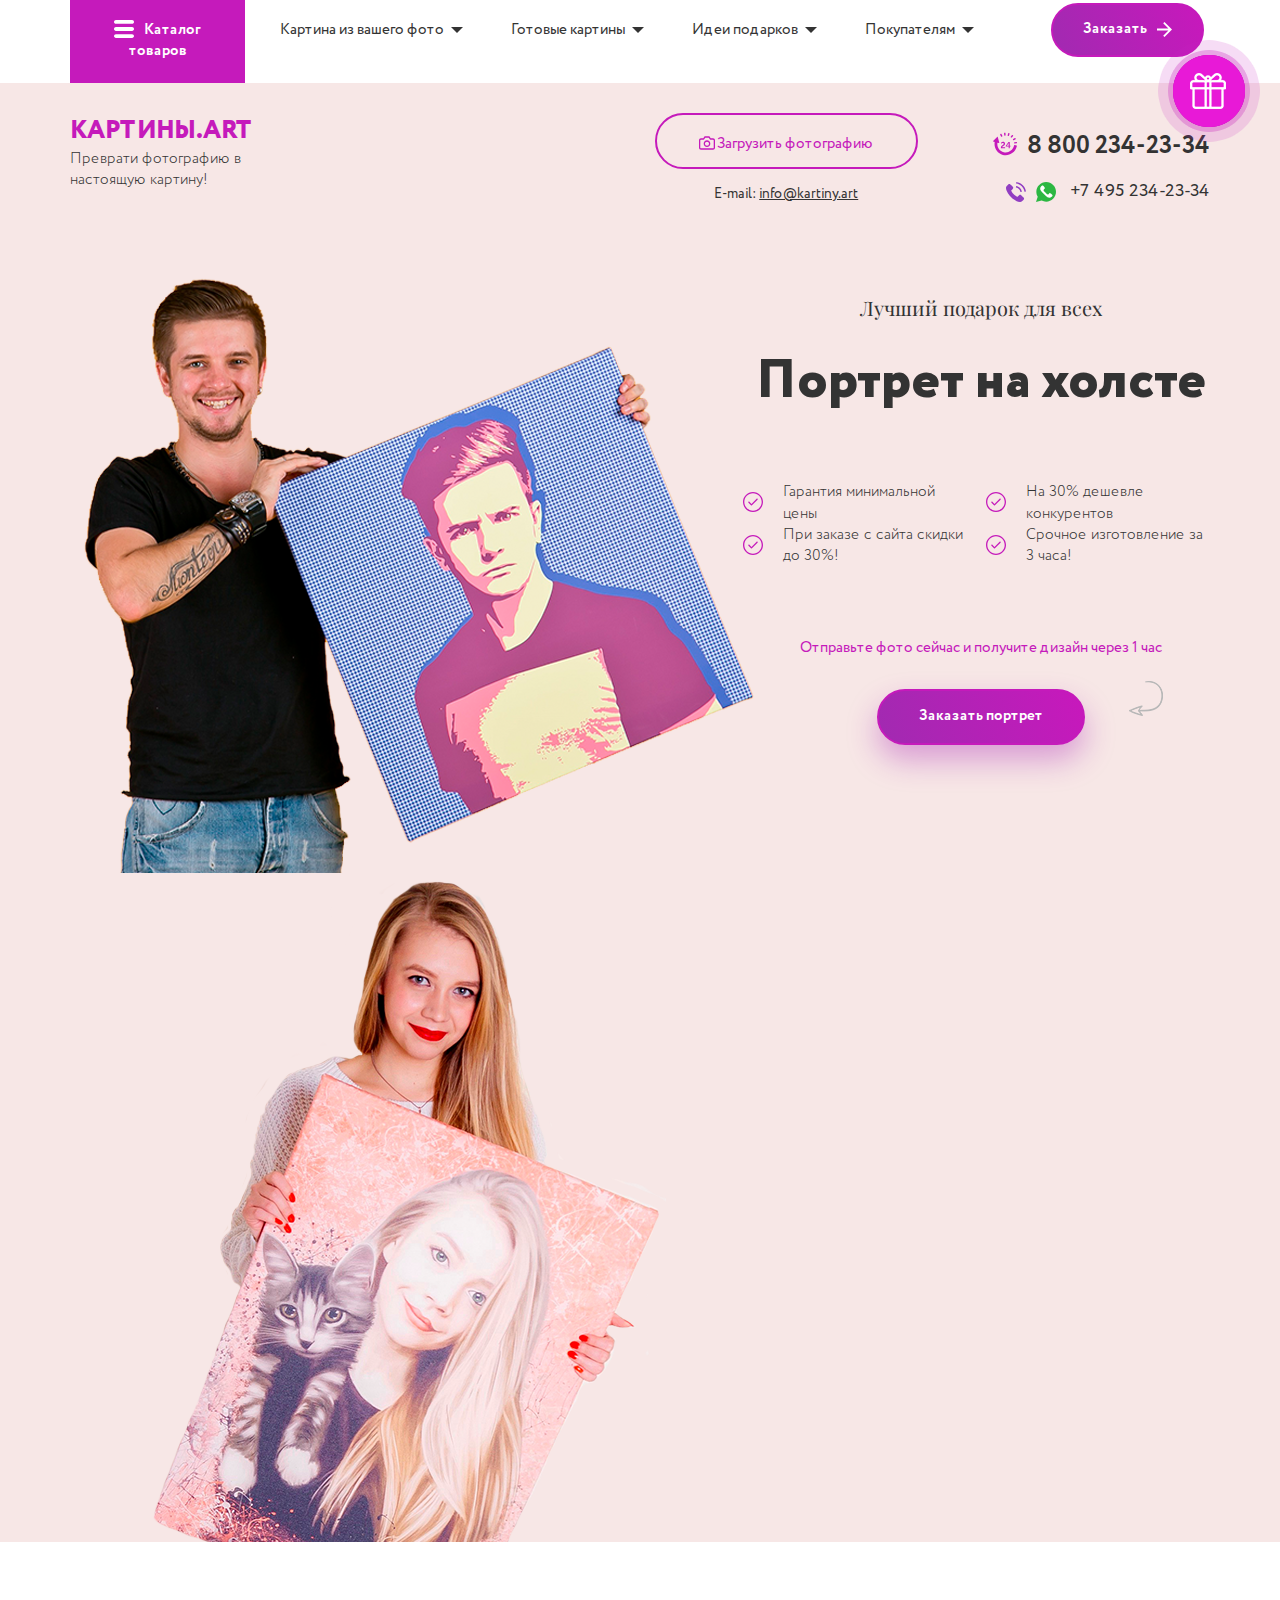
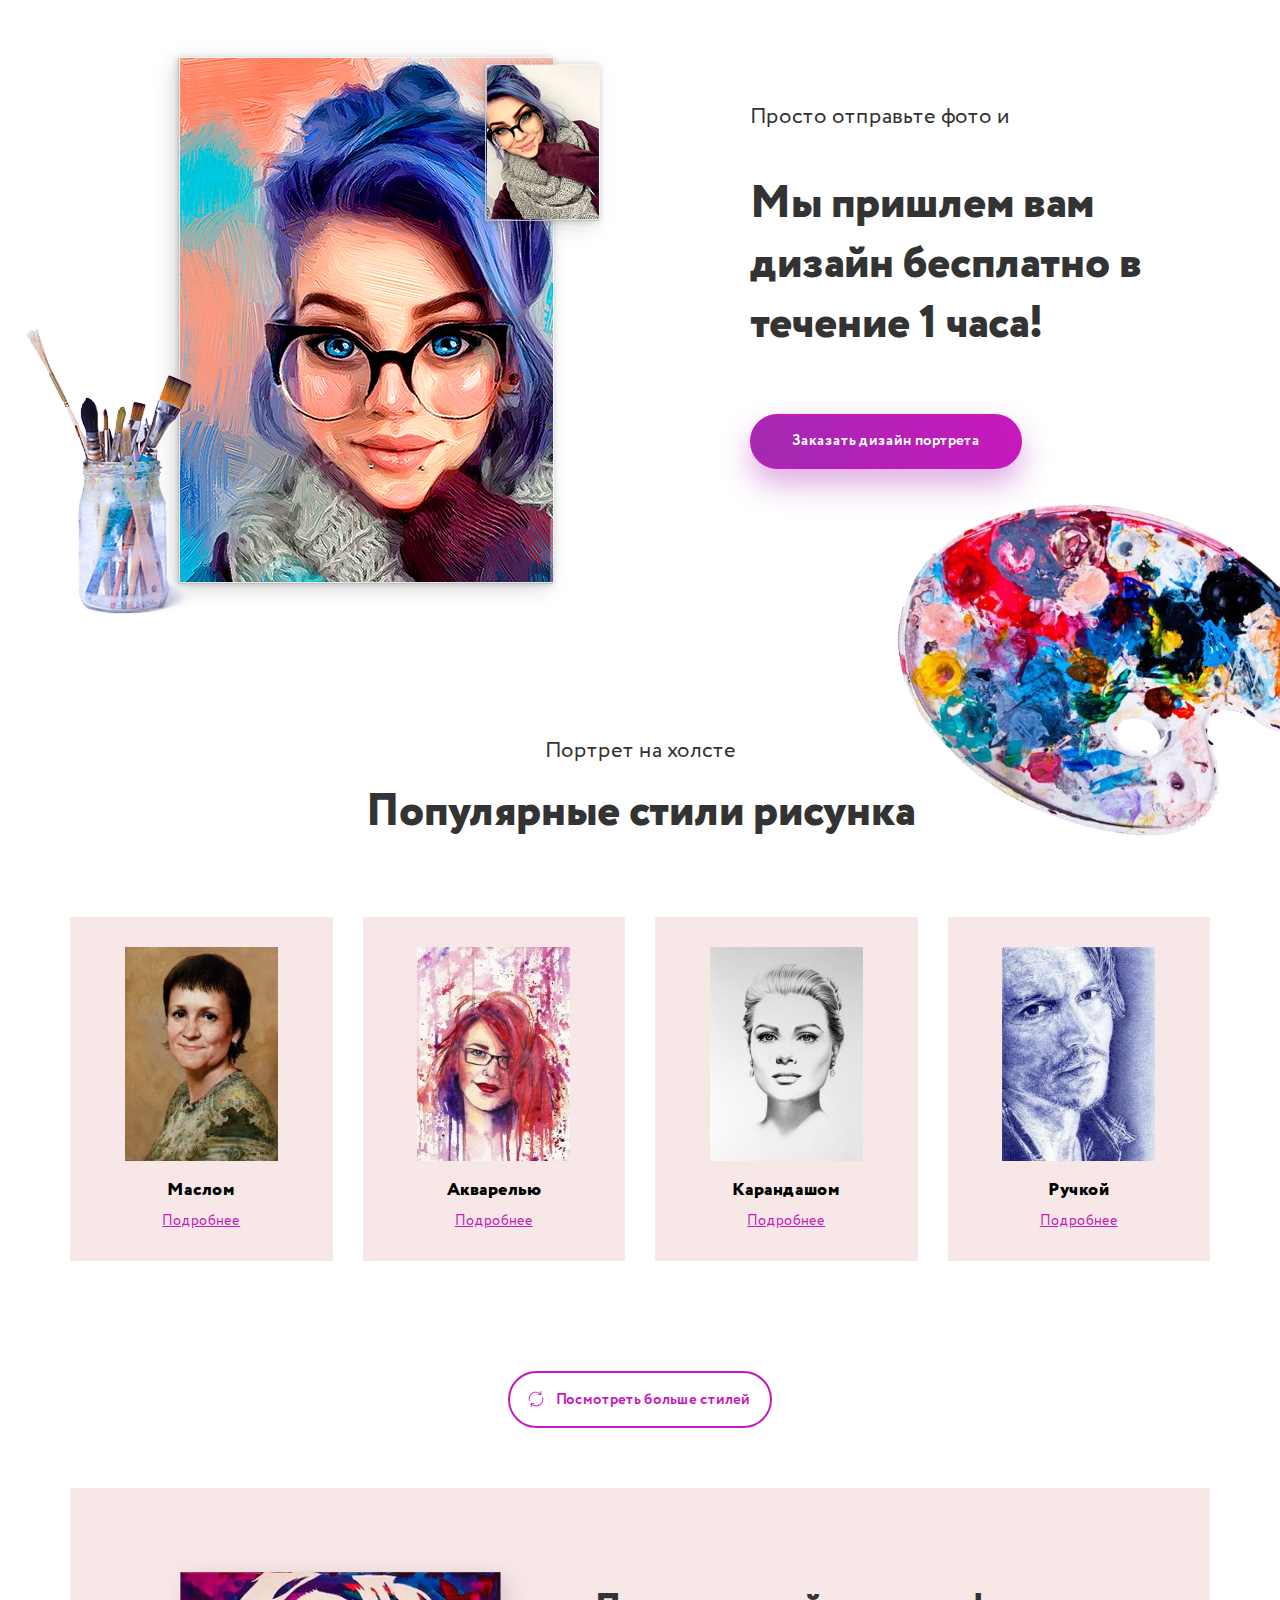
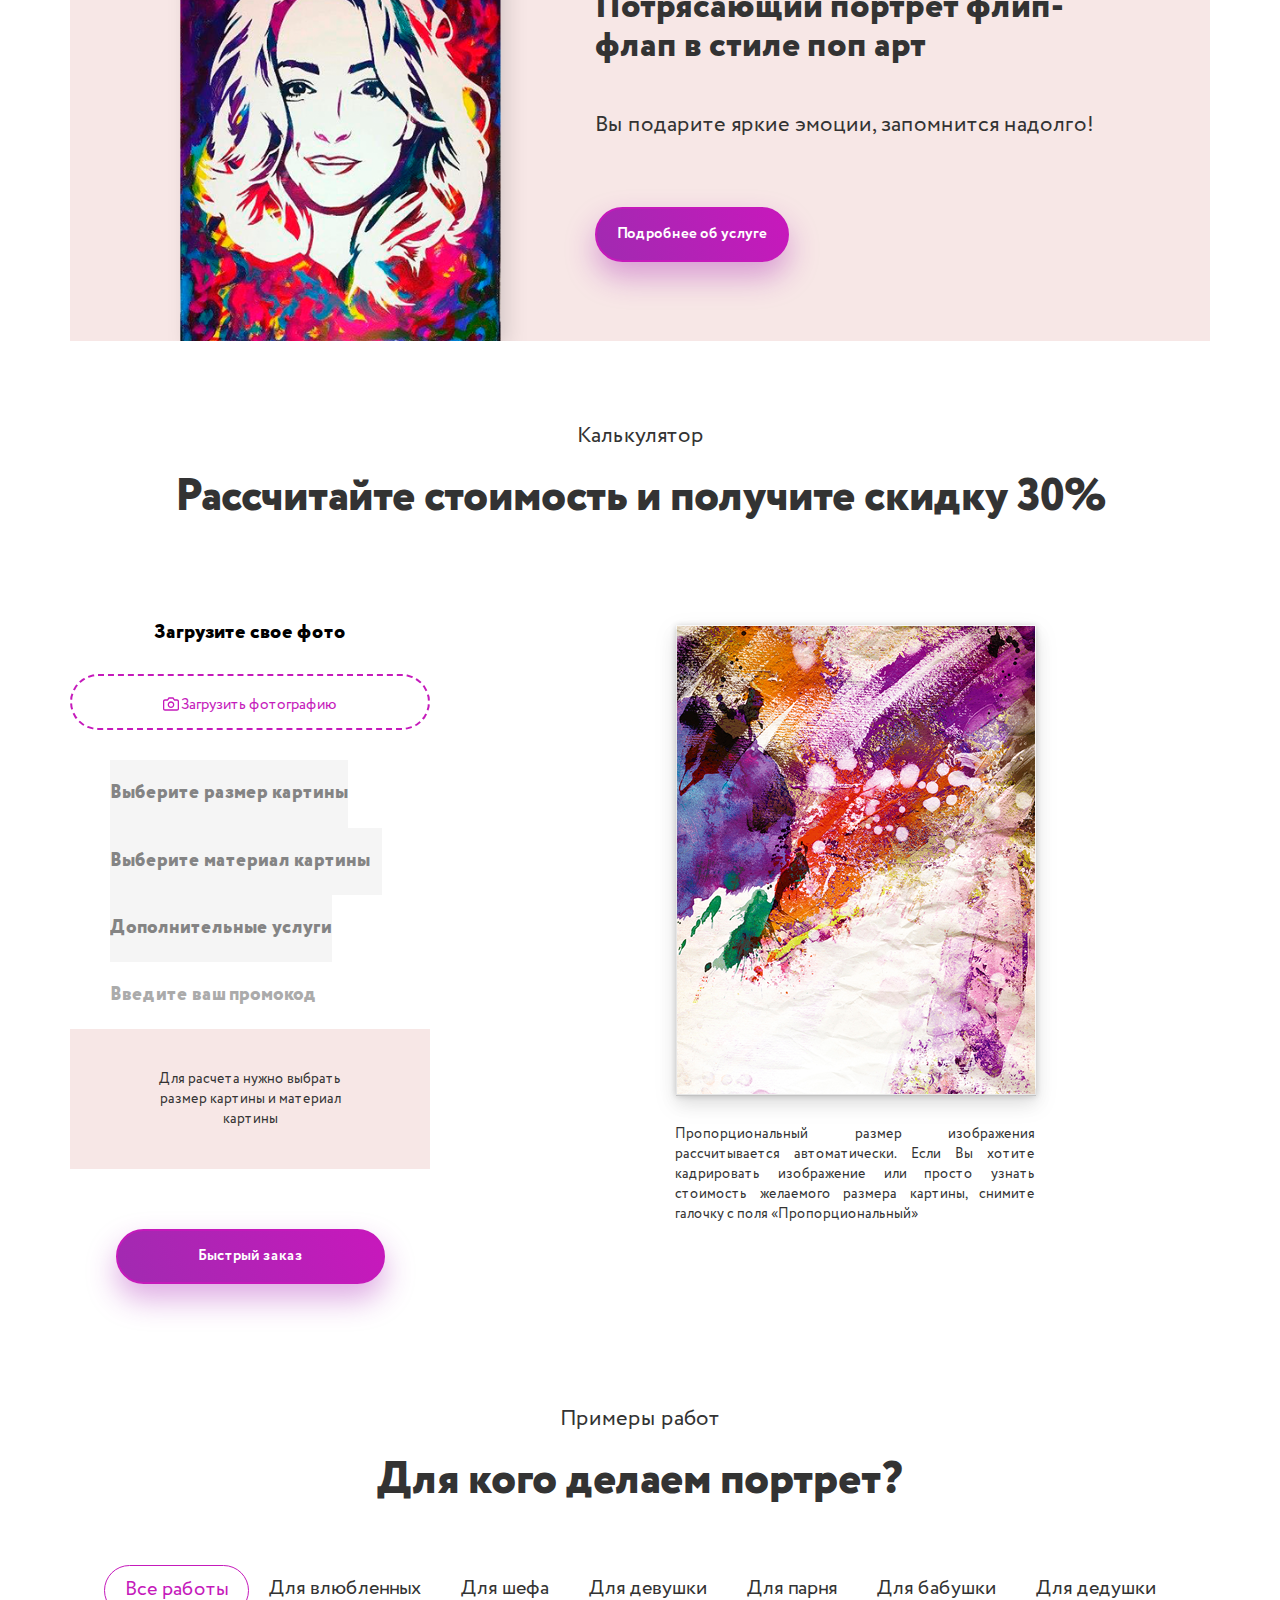
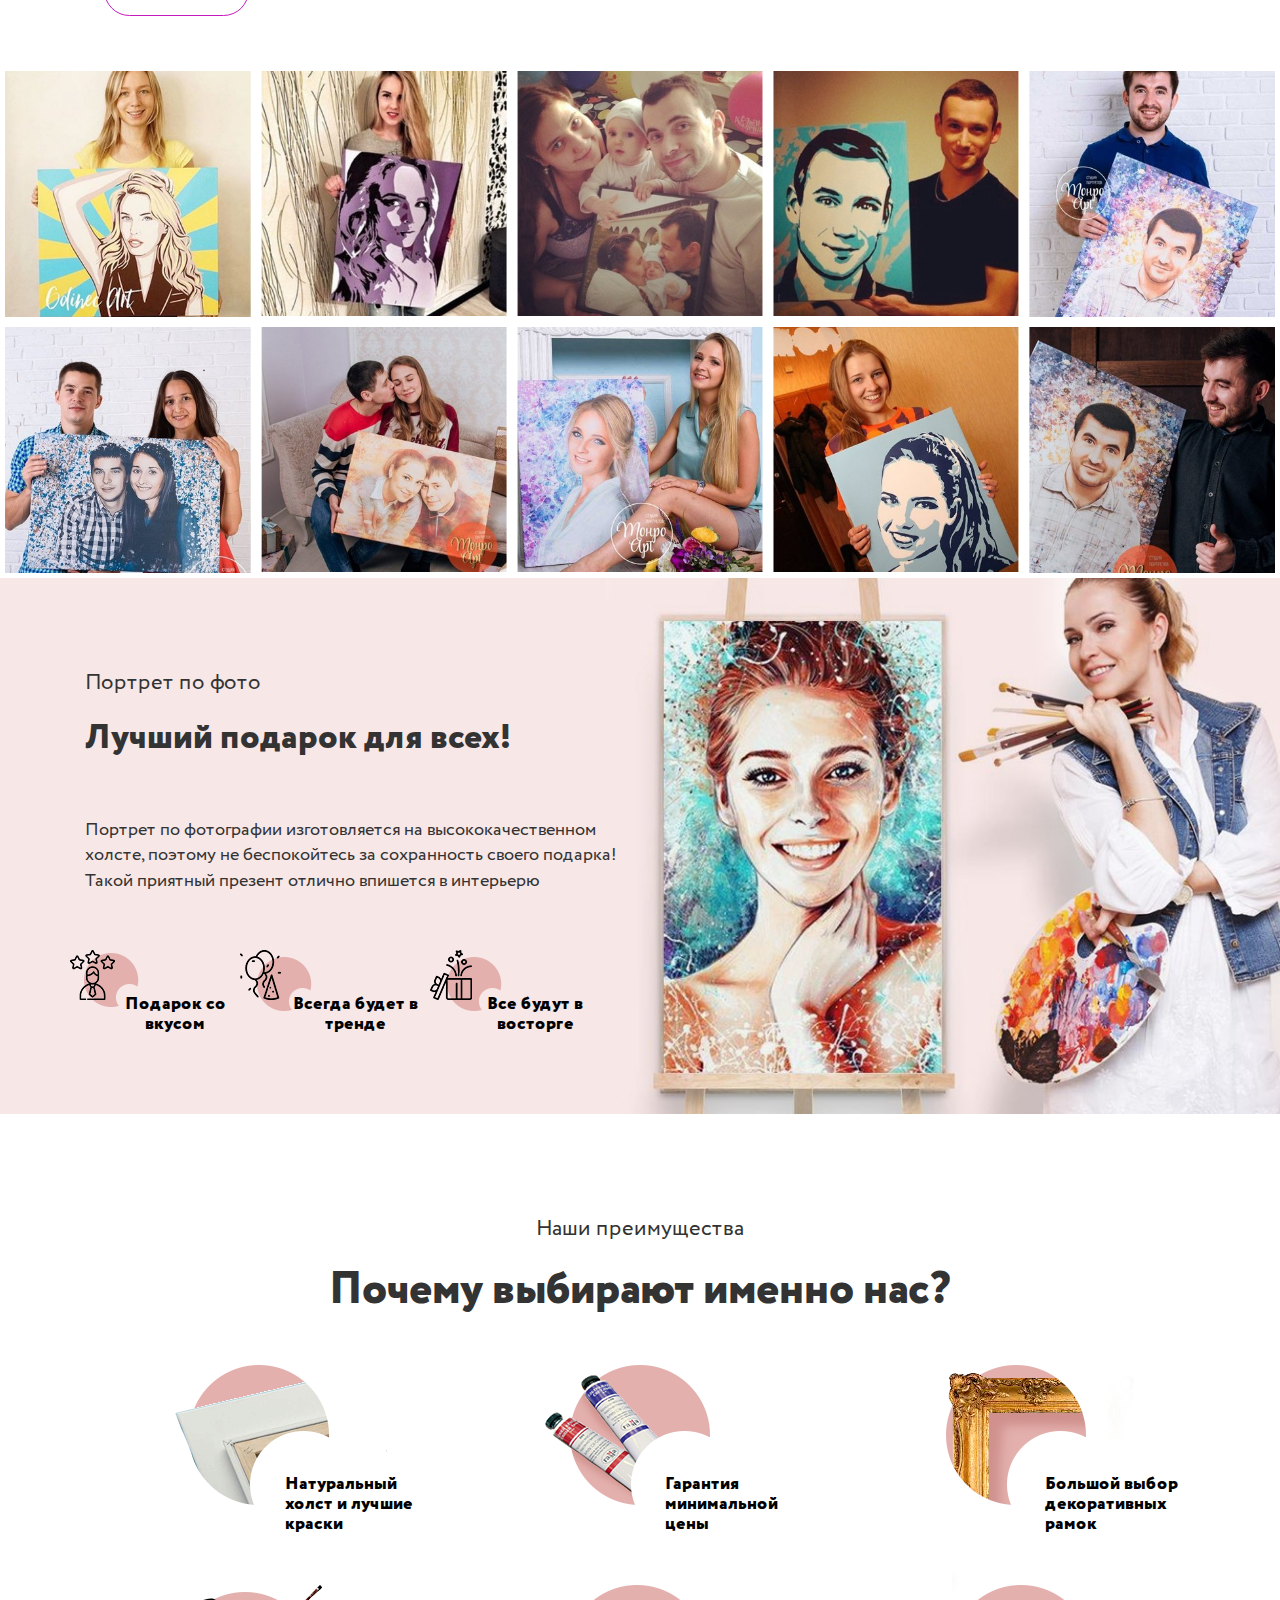
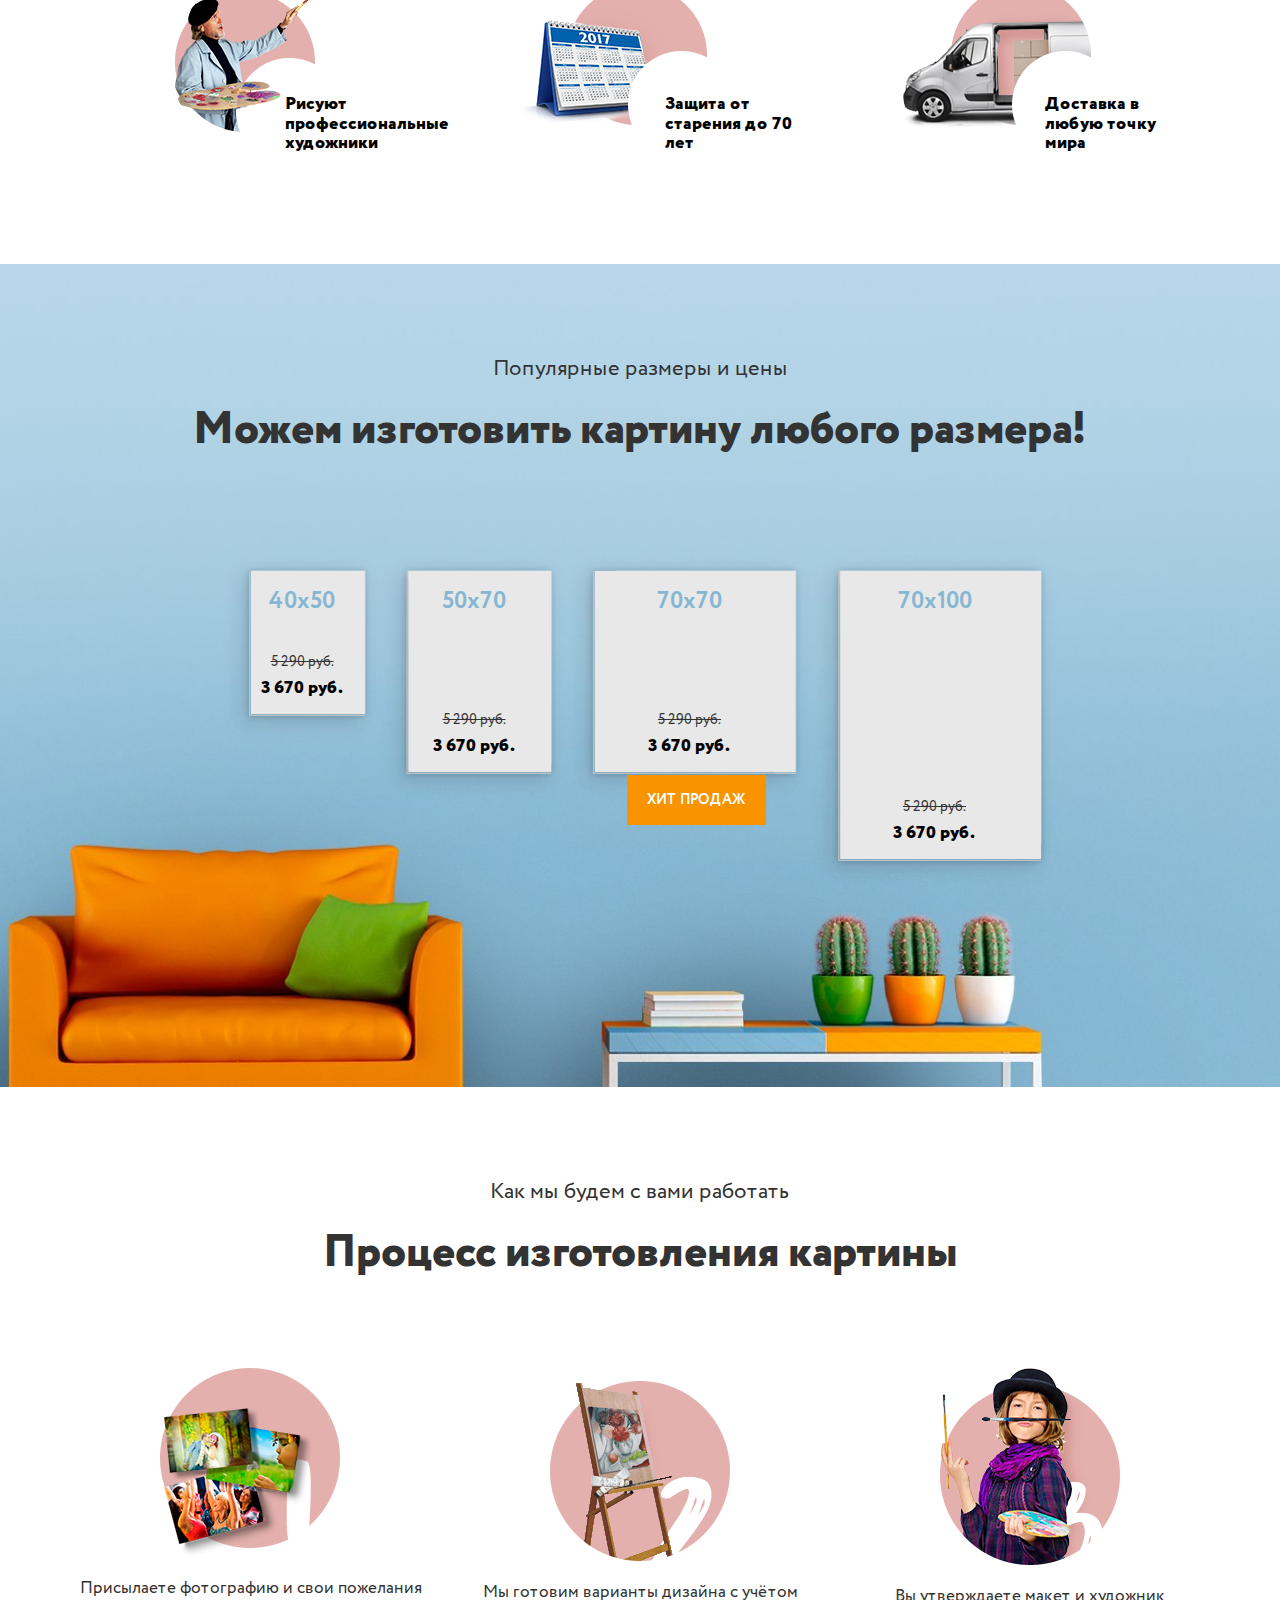
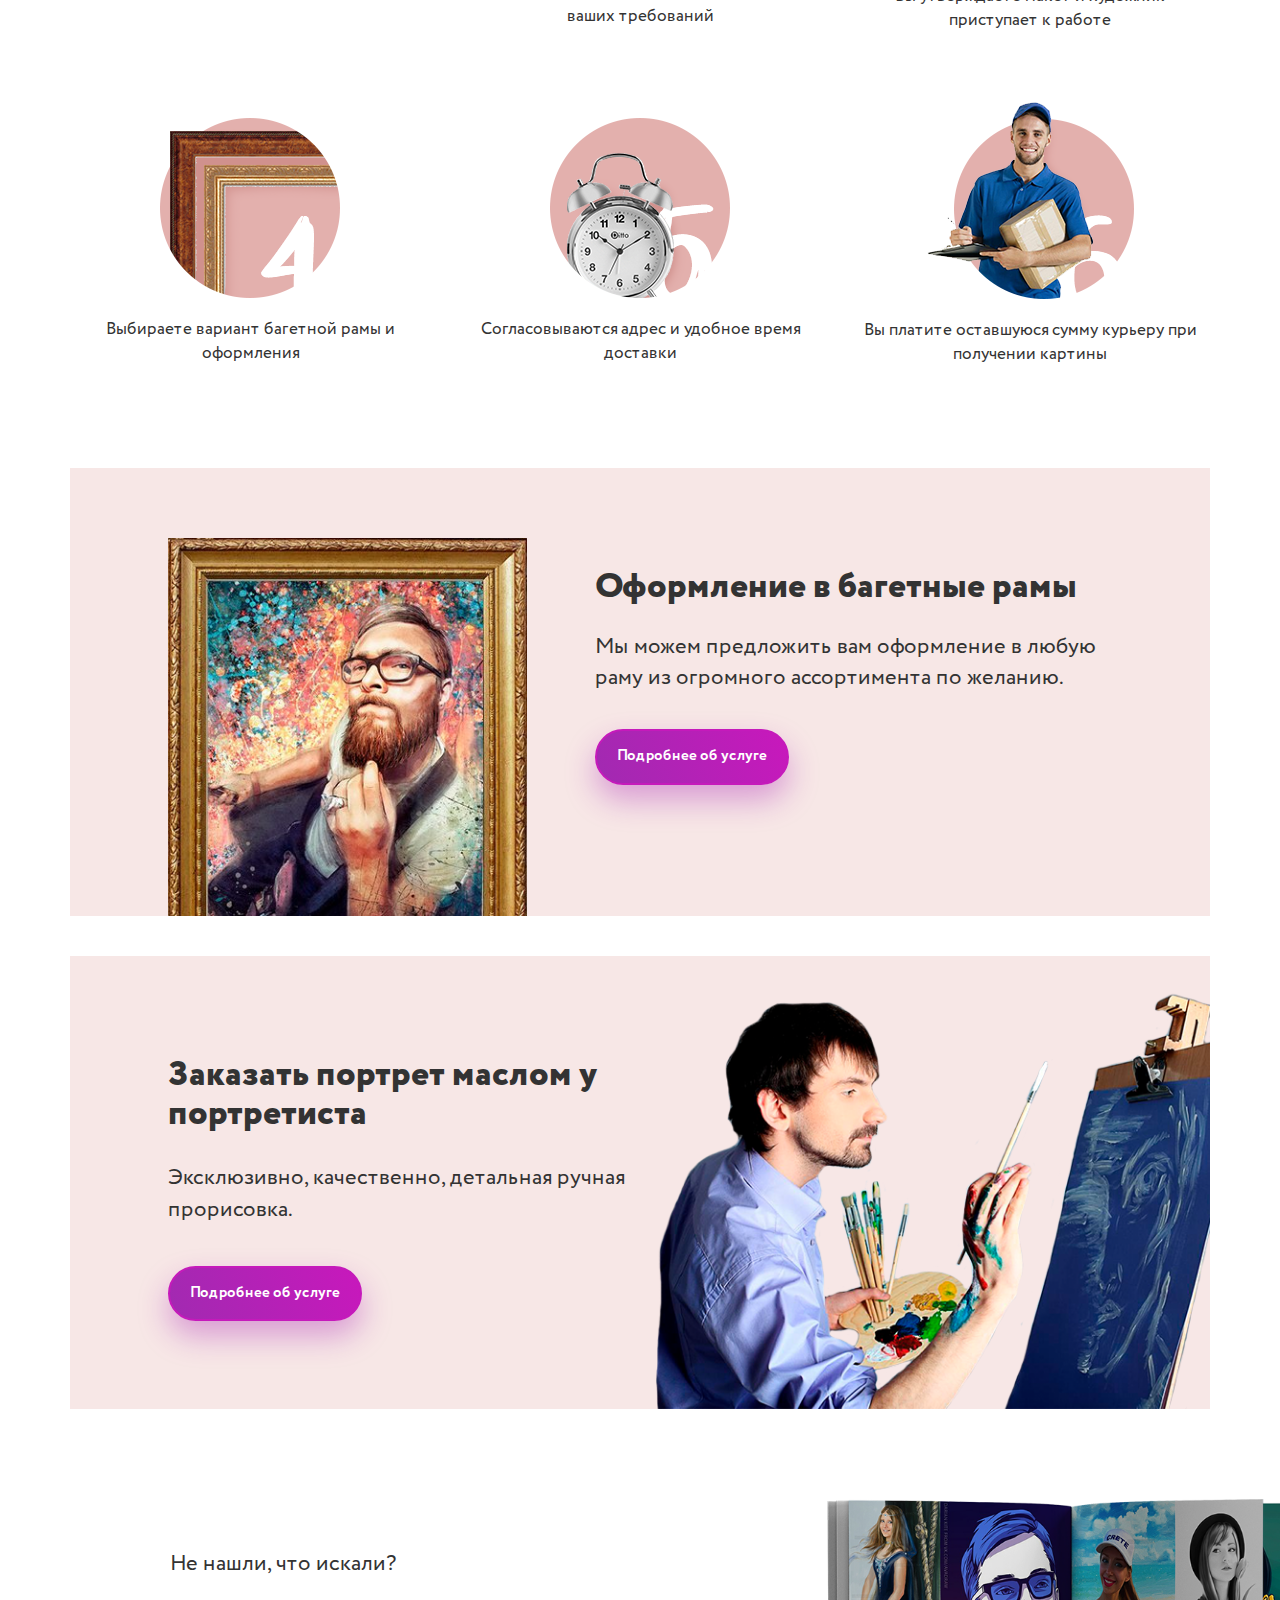
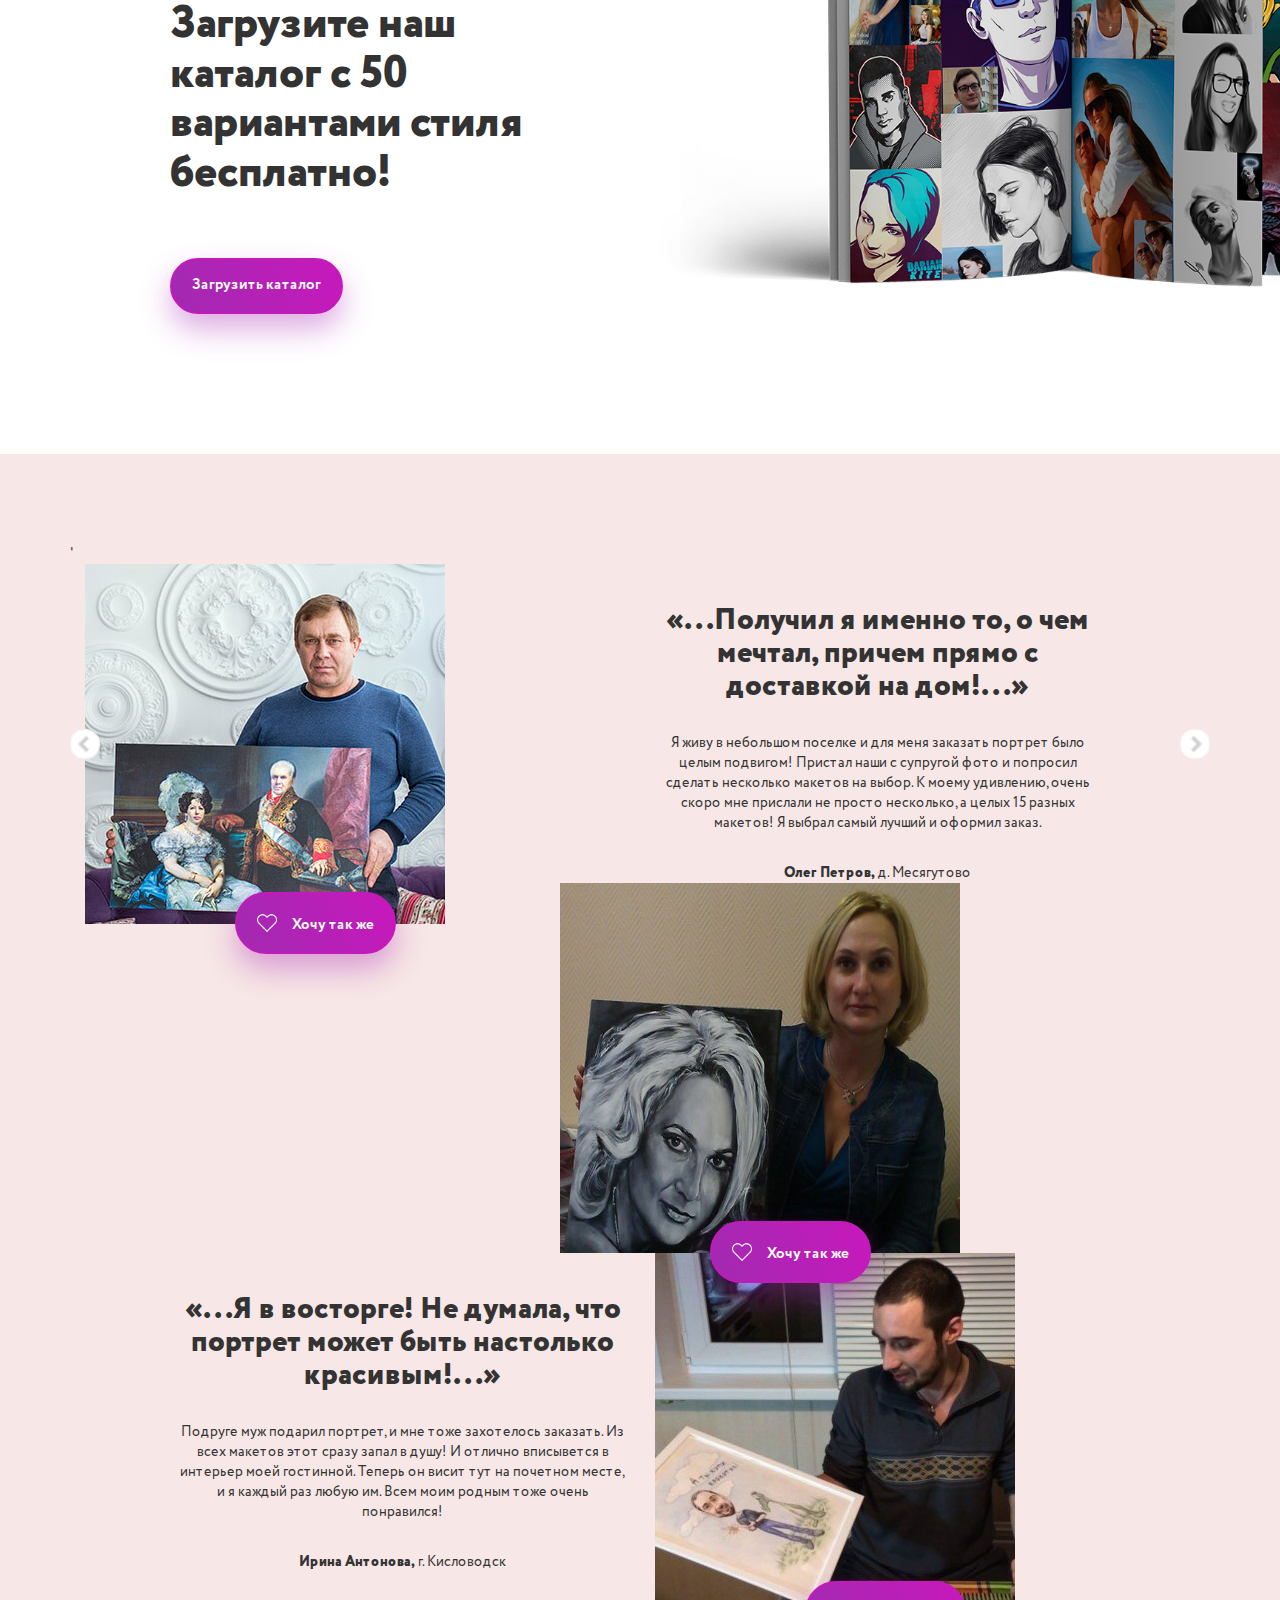
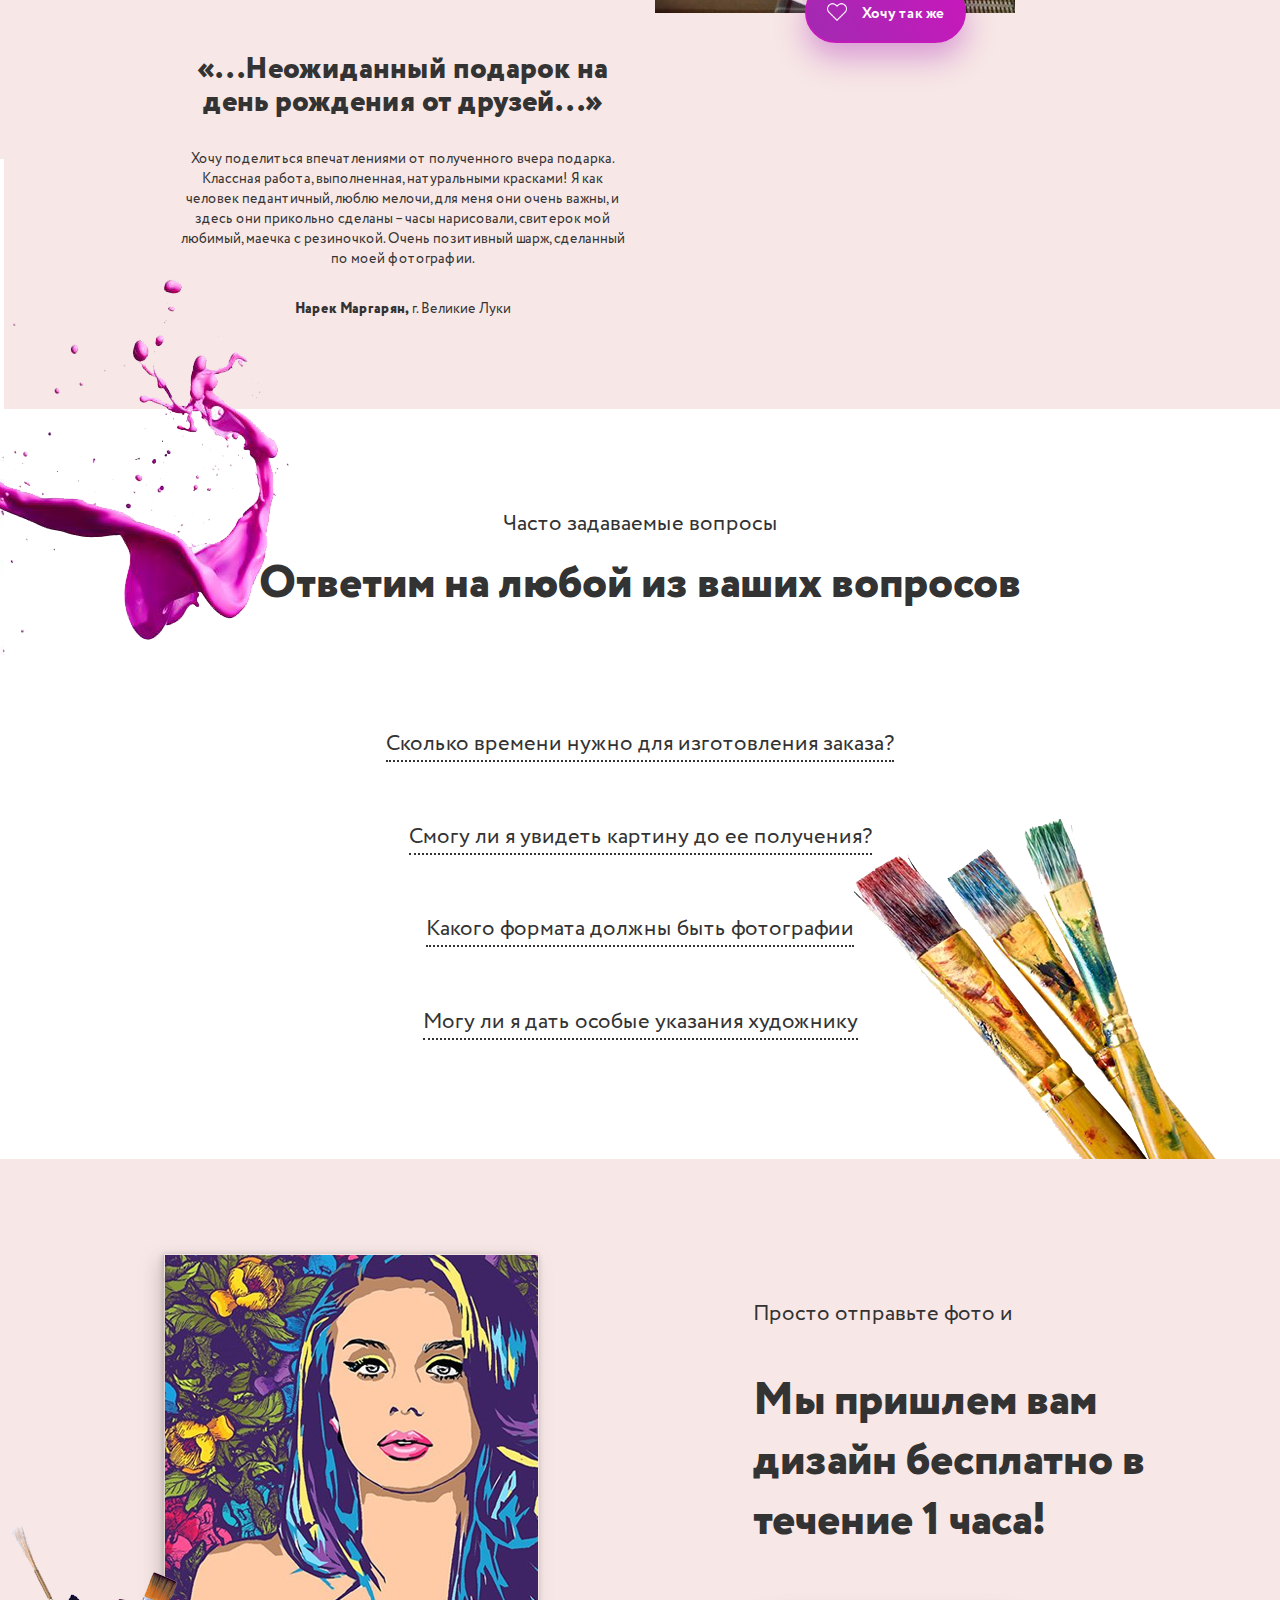
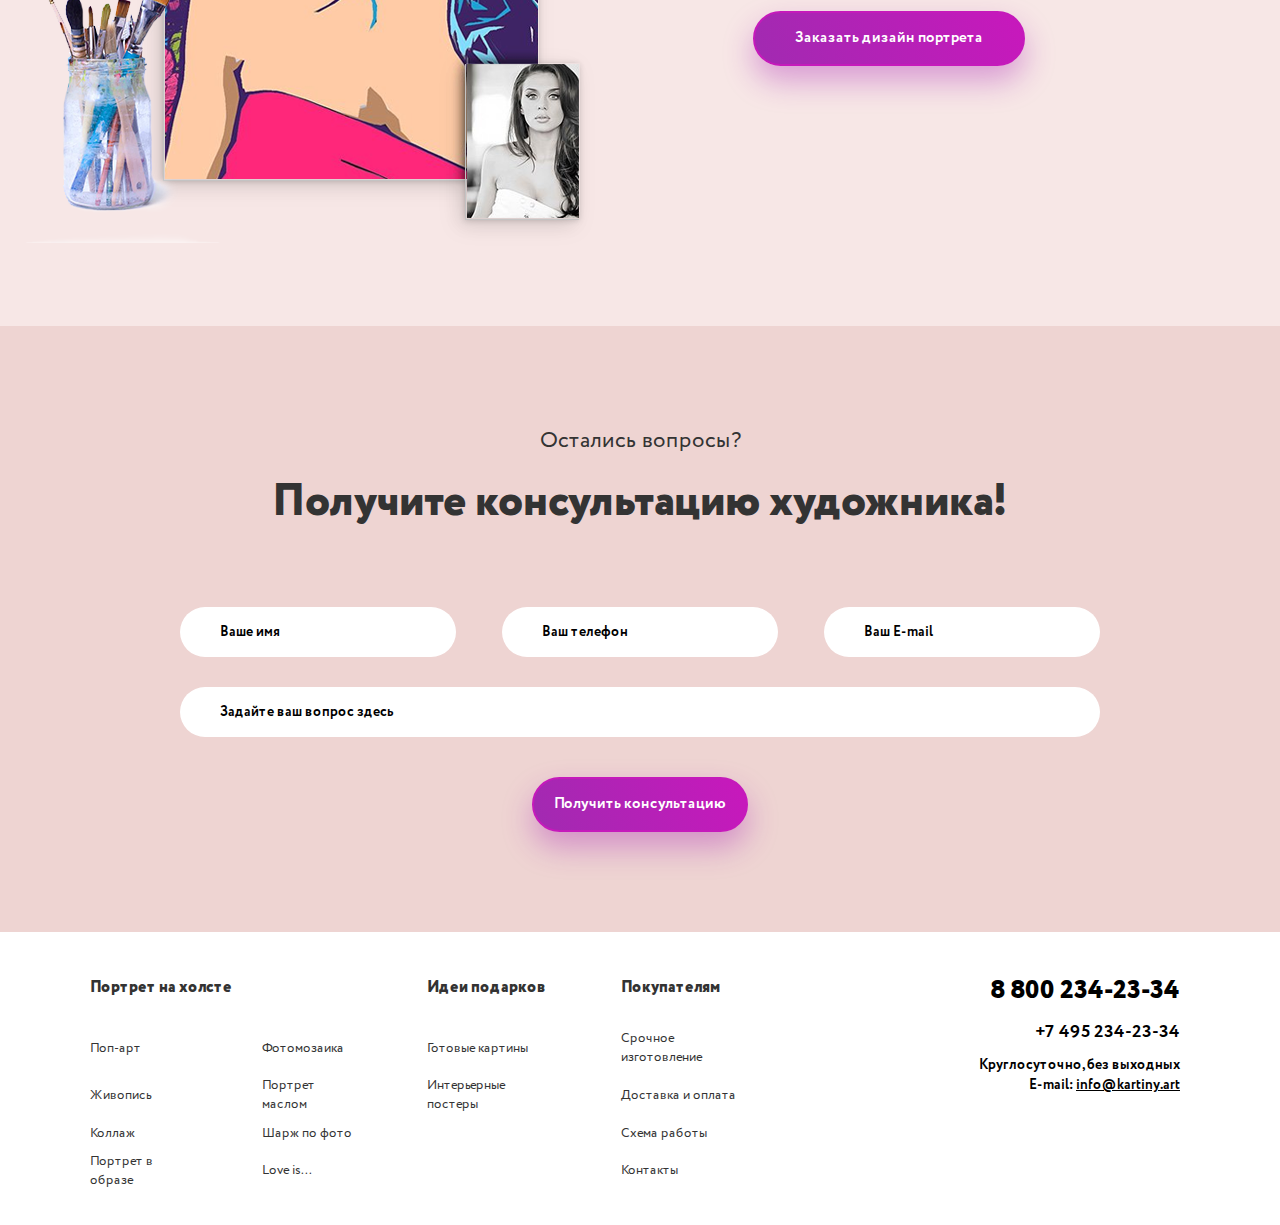
==== commit c91962a9: "плавный скрол к верху страницы" ====
--- a/src/index.html
+++ b/src/index.html
@@ -10,7 +10,7 @@
 </head>
 <body>
 	<img class="fixed-gift wow pulse infinite" src=assets/img/gift.png alt>
-	<header class=header>
+	<header id ="up" class=header>
 		<div class=container>
 			<div class="col-md-2 col-sm-3 col-xs-6">
 				<button class=burger>
@@ -174,33 +174,7 @@
 						<a href="#">Подробнее</a>
 					</div>
 				</div>
-				<div class="hidden-lg hidden-md hidden-sm hidden-xs styles-2">
-					<div class=styles-block>
-						<img src=assets/img/styles-5.jpg alt>
-						<h4>Пастелью</h4>
-						<a href="#">Подробнее</a>
-					</div>
-				</div>
-				<div class="hidden-lg hidden-md hidden-sm hidden-xs styles-2">
-					<div class=styles-block>
-						<img src=assets/img/styles-6.jpg alt>
-						<h4>Поп-арт</h4>
-						<a href="#">Подробнее</a>
-					</div>
-				</div>
-				<div class="hidden-lg hidden-md hidden-sm hidden-xs styles-2">
-					<div class=styles-block>
-						<img src=assets/img/styles-7.png alt>
-						<h4>Фотомозаика</h4>
-						<a href="#">Подробнее</a>
-					</div>
-				</div>
-				<div class="hidden-lg hidden-md hidden-sm hidden-xs styles-2">
-					<div class=styles-block>
-						<img src=assets/img/styles-8.jpg alt>
-						<h4>Шарж</h4>
-						<a href="#">Подробнее</a>
-					</div>
+			
 				</div>
 			</div>
 			<button class="button button-transparent button-styles">Посмотреть больше стилей</button>
@@ -239,23 +213,23 @@
 							<input type=file name=upload>
 						</div>
 						<select id=size>
-							<option >Выберите размер картины</option>
-							<option >40x50</option>
-							<option >50x70</option>
-							<option >70x70</option>
-							<option >70x100</option>
+							<option value="" >Выберите размер картины</option>
+							<option value="500">40x50</option>
+							<option value="1000" >50x70</option>
+							<option value="1500" >70x70</option>
+							<option value="2000">70x100</option>
 						</select>
 						<select id=material>
-							<option >Выберите материал картины</option>
-							<option   title="Изящный, позволяет легко создавать текстуру, подходит для декоративных картин маслом.">Холст из волокна</option>
-							<option   title="Достаточно грубый и создает ощущение реальности, подходит для классических пейзажей, натюрмортов и портретов.">Льняной холст</option>
-							<option  title="Изящный, подходит для всех типов реалистичных портретов.">Холст из натурального хлопка</option>
+							<option value  >Выберите материал картины</option>
+							<option value="1"  title="Изящный, позволяет легко создавать текстуру, подходит для декоративных картин маслом.">Холст из волокна</option>
+							<option value="1.2"  title="Достаточно грубый и создает ощущение реальности, подходит для классических пейзажей, натюрмортов и портретов.">Льняной холст</option>
+							<option value="1.5" title="Изящный, подходит для всех типов реалистичных портретов.">Холст из натурального хлопка</option>
 						</select>
 						<select id=options>
-							<option >Дополнительные услуги</option>
-							<option >Покрытие арт-гелем</option>
-							<option >Экспресс-изготовление</option>
-							<option >Доставка готовых работ </option>
+							<option value="0">Дополнительные услуги</option>
+							<option value="1000">Покрытие арт-гелем</option>
+							<option value="2000">Экспресс-изготовление</option>
+							<option value="500" >Доставка готовых работ </option>
 						</select>
 						<input type="text" class="promocode" placeholder="Введите ваш промокод">
 						<div class=calc-price>Для расчета нужно выбрать размер картины и материал картины</div>
@@ -708,6 +682,12 @@
 			</div>
 		</div>
 	</div>
+	<a href="#up" class="pageup">
+		<svg class="up" viewBox="0 0 26 26" fill="#fff" xmlns="http://www.w3.org/2000/svg">
+			<path fill-rule="evenodd" clip-rule="evenodd" d="M26 0H0V26H26V0ZM4.6593 17.7519L13.1233 10.33L21.5873 17.7519L22.9059 16.2481L13.7826 8.24813L13.1233 7.67L12.464 8.24813L3.3407 16.2481L4.6593 17.7519Z" fill="black"/>
+		</svg>
+	</a>
+	
 	<script src="script.js"></script>
 </body>
 </html>